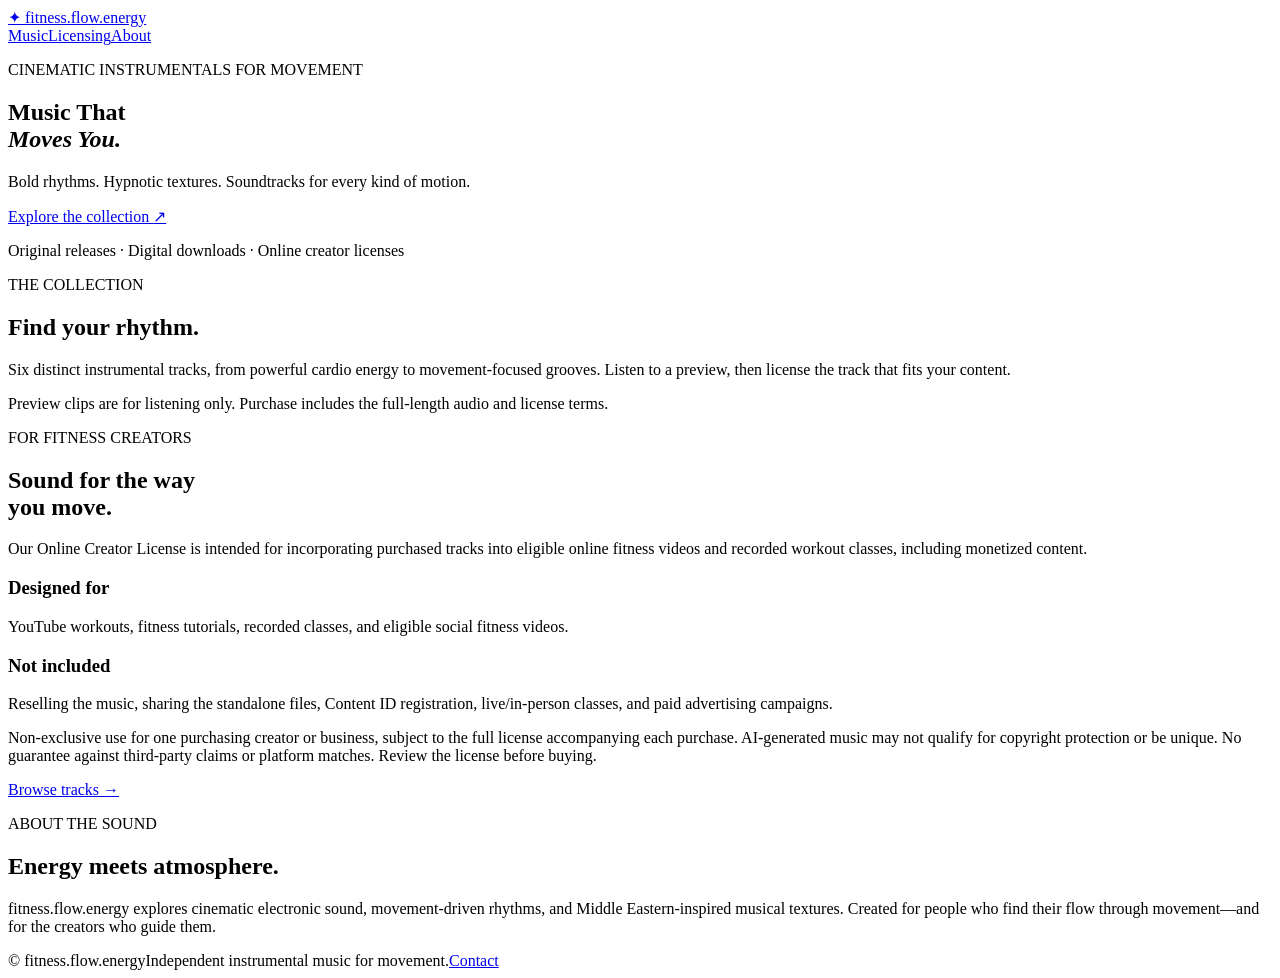
==== index.html @ b2a724a7 "Rename fitness-flow-energy-site/index.html to index.html" ====
<!doctype html>
<html lang="en"><head><meta charset="utf-8"><meta name="viewport" content="width=device-width,initial-scale=1"><meta name="theme-color" content="#0c201c"><meta name="description" content="Cinematic instrumental music for movement. Discover fitness.flow.energy and license tracks for online fitness videos."><title>fitness.flow.energy — Music That Moves You</title><link rel="icon" href="assets/logo.png"><link rel="stylesheet" href="style.css"></head>
<body><header class="site-header"><a class="brand" href="#home"><span class="brand-mark">✦</span> fitness.flow.energy</a><nav aria-label="Main navigation"><a href="#music">Music</a><a href="#licensing">Licensing</a><a href="#about">About</a></nav></header>
<main id="home"><section class="hero"><div class="hero-shine"></div><div class="hero-inner"><p class="eyebrow">CINEMATIC INSTRUMENTALS FOR MOVEMENT</p><h1>Music That<br><em>Moves You.</em></h1><p class="intro">Bold rhythms. Hypnotic textures. Soundtracks for every kind of motion.</p><a class="btn btn-gold" href="#music">Explore the collection <span aria-hidden="true">↗</span></a><p class="hero-note">Original releases · Digital downloads · Online creator licenses</p></div></section>
<section id="music" class="section"><div class="section-heading"><div><p class="eyebrow">THE COLLECTION</p><h2>Find your rhythm.</h2></div><p>Six distinct instrumental tracks, from powerful cardio energy to movement-focused grooves. Listen to a preview, then license the track that fits your content.</p></div><div id="track-grid" class="track-grid"></div><p class="catalog-note">Preview clips are for listening only. Purchase includes the full-length audio and license terms.</p></section>
<section id="licensing" class="section licensing"><div class="license-content"><p class="eyebrow">FOR FITNESS CREATORS</p><h2>Sound for the way<br>you move.</h2><p>Our Online Creator License is intended for incorporating purchased tracks into eligible online fitness videos and recorded workout classes, including monetized content.</p><div class="license-columns"><div><h3>Designed for</h3><p>YouTube workouts, fitness tutorials, recorded classes, and eligible social fitness videos.</p></div><div><h3>Not included</h3><p>Reselling the music, sharing the standalone files, Content ID registration, live/in-person classes, and paid advertising campaigns.</p></div></div><p class="fine-print">Non-exclusive use for one purchasing creator or business, subject to the full license accompanying each purchase. AI-generated music may not qualify for copyright protection or be unique. No guarantee against third-party claims or platform matches. Review the license before buying.</p><a class="btn btn-outline" href="#music">Browse tracks →</a></div></section>
<section id="about" class="section about"><p class="eyebrow">ABOUT THE SOUND</p><h2>Energy meets atmosphere.</h2><p>fitness.flow.energy explores cinematic electronic sound, movement-driven rhythms, and Middle Eastern-inspired musical textures. Created for people who find their flow through movement—and for the creators who guide them.</p></section></main>
<footer><span>© <span id="year"></span> fitness.flow.energy</span><span>Independent instrumental music for movement.</span><a href="mailto:fitness.flow.energy@gmail.com" id="contact-link">Contact</a></footer>
<script src="script.js"></script></body></html>
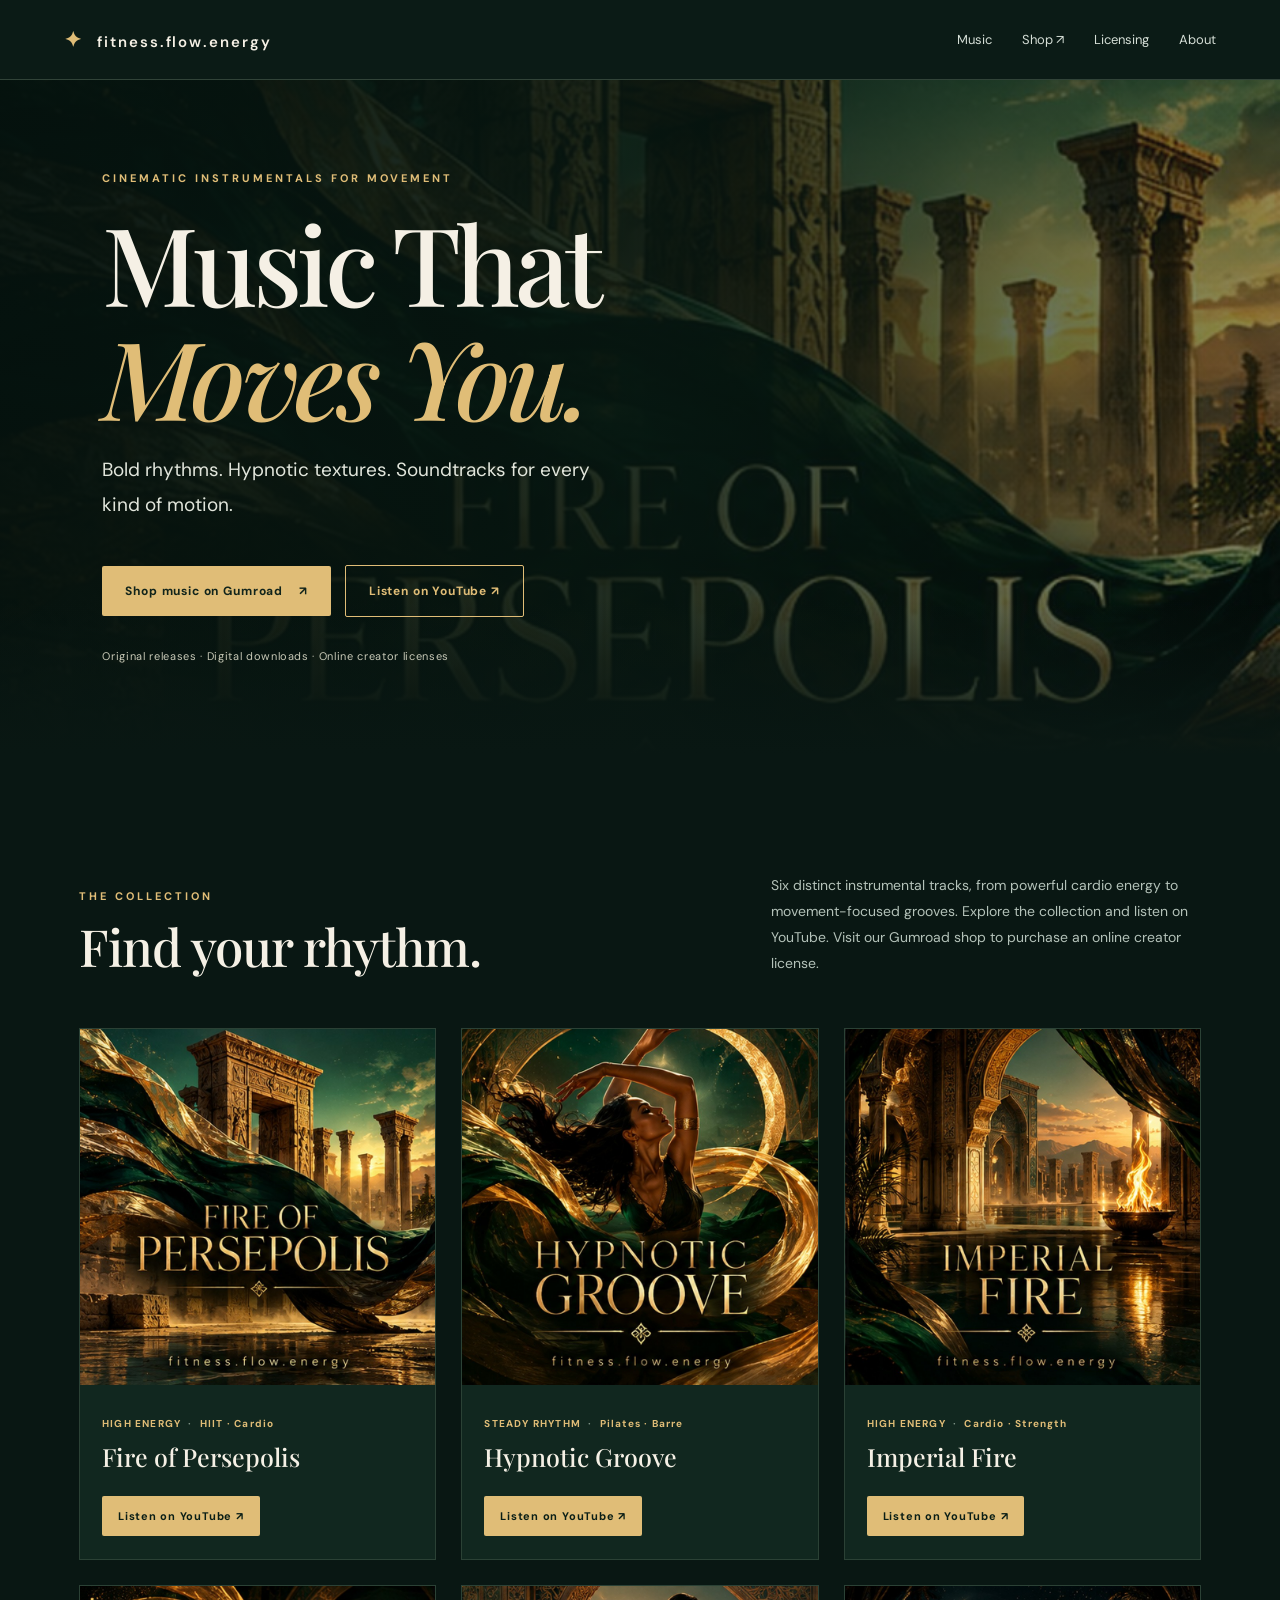
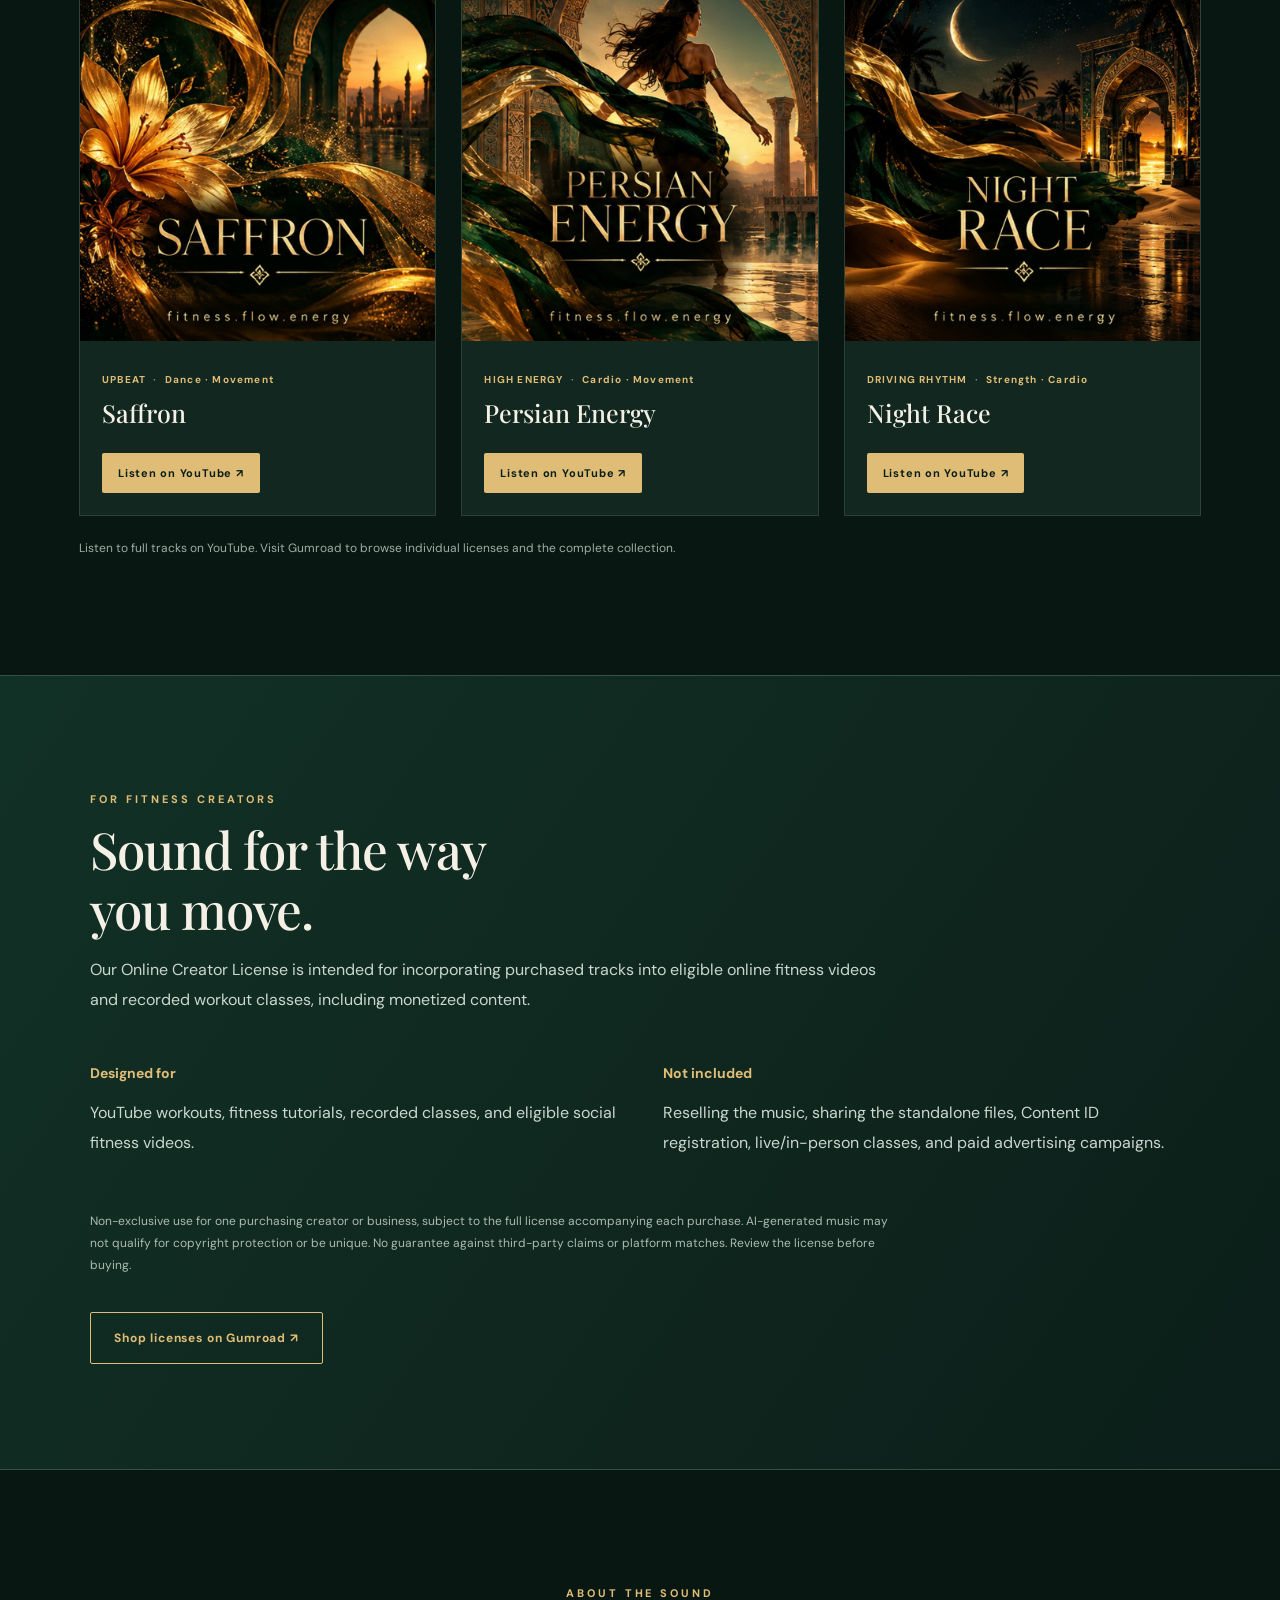
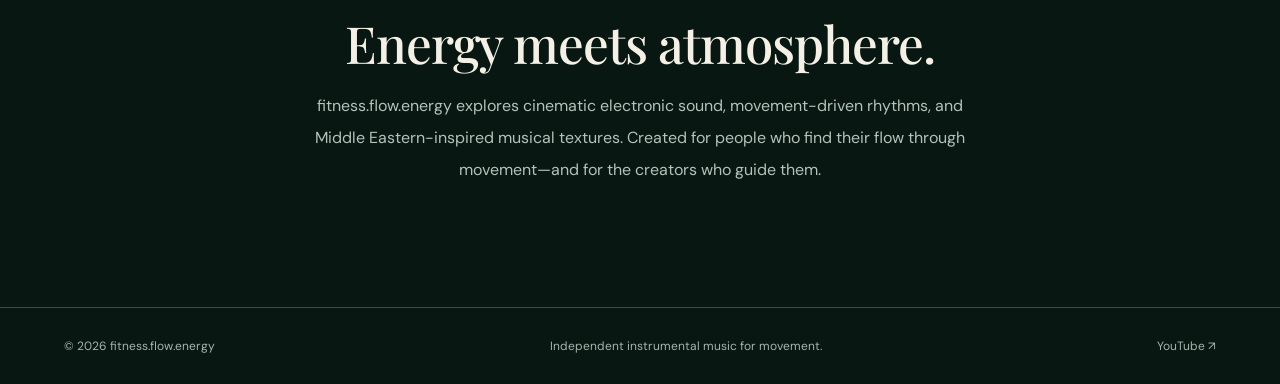
==== commit ad117503: "updated all files" ====
--- a/index.html
+++ b/index.html
@@ -1,9 +1,9 @@
 <!doctype html>
 <html lang="en"><head><meta charset="utf-8"><meta name="viewport" content="width=device-width,initial-scale=1"><meta name="theme-color" content="#0c201c"><meta name="description" content="Cinematic instrumental music for movement. Discover fitness.flow.energy and license tracks for online fitness videos."><title>fitness.flow.energy — Music That Moves You</title><link rel="icon" href="assets/logo.png"><link rel="stylesheet" href="style.css"></head>
-<body><header class="site-header"><a class="brand" href="#home"><span class="brand-mark">✦</span> fitness.flow.energy</a><nav aria-label="Main navigation"><a href="#music">Music</a><a href="#licensing">Licensing</a><a href="#about">About</a></nav></header>
-<main id="home"><section class="hero"><div class="hero-shine"></div><div class="hero-inner"><p class="eyebrow">CINEMATIC INSTRUMENTALS FOR MOVEMENT</p><h1>Music That<br><em>Moves You.</em></h1><p class="intro">Bold rhythms. Hypnotic textures. Soundtracks for every kind of motion.</p><a class="btn btn-gold" href="#music">Explore the collection <span aria-hidden="true">↗</span></a><p class="hero-note">Original releases · Digital downloads · Online creator licenses</p></div></section>
-<section id="music" class="section"><div class="section-heading"><div><p class="eyebrow">THE COLLECTION</p><h2>Find your rhythm.</h2></div><p>Six distinct instrumental tracks, from powerful cardio energy to movement-focused grooves. Listen to a preview, then license the track that fits your content.</p></div><div id="track-grid" class="track-grid"></div><p class="catalog-note">Preview clips are for listening only. Purchase includes the full-length audio and license terms.</p></section>
-<section id="licensing" class="section licensing"><div class="license-content"><p class="eyebrow">FOR FITNESS CREATORS</p><h2>Sound for the way<br>you move.</h2><p>Our Online Creator License is intended for incorporating purchased tracks into eligible online fitness videos and recorded workout classes, including monetized content.</p><div class="license-columns"><div><h3>Designed for</h3><p>YouTube workouts, fitness tutorials, recorded classes, and eligible social fitness videos.</p></div><div><h3>Not included</h3><p>Reselling the music, sharing the standalone files, Content ID registration, live/in-person classes, and paid advertising campaigns.</p></div></div><p class="fine-print">Non-exclusive use for one purchasing creator or business, subject to the full license accompanying each purchase. AI-generated music may not qualify for copyright protection or be unique. No guarantee against third-party claims or platform matches. Review the license before buying.</p><a class="btn btn-outline" href="#music">Browse tracks →</a></div></section>
+<body><header class="site-header"><a class="brand" href="#home"><span class="brand-mark">✦</span> fitness.flow.energy</a><nav aria-label="Main navigation"><a href="#music">Music</a><a href="https://flowfit7.gumroad.com/" target="_blank" rel="noopener noreferrer">Shop ↗</a><a href="#licensing">Licensing</a><a href="#about">About</a></nav></header>
+<main id="home"><section class="hero"><div class="hero-shine"></div><div class="hero-inner"><p class="eyebrow">CINEMATIC INSTRUMENTALS FOR MOVEMENT</p><h1>Music That<br><em>Moves You.</em></h1><p class="intro">Bold rhythms. Hypnotic textures. Soundtracks for every kind of motion.</p><div class="hero-actions"><a class="btn btn-gold" href="https://flowfit7.gumroad.com/" target="_blank" rel="noopener noreferrer">Shop music on Gumroad <span aria-hidden="true">↗</span></a><a class="btn btn-outline" href="https://www.youtube.com/@fitness_flow_energy" target="_blank" rel="noopener noreferrer">Listen on YouTube ↗</a></div><p class="hero-note">Original releases · Digital downloads · Online creator licenses</p></div></section>
+<section id="music" class="section"><div class="section-heading"><div><p class="eyebrow">THE COLLECTION</p><h2>Find your rhythm.</h2></div><p>Six distinct instrumental tracks, from powerful cardio energy to movement-focused grooves. Explore the collection and listen on YouTube. Visit our Gumroad shop to purchase an online creator license.</p></div><div id="track-grid" class="track-grid"></div><p class="catalog-note">Listen to full tracks on YouTube. Visit Gumroad to browse individual licenses and the complete collection.</p></section>
+<section id="licensing" class="section licensing"><div class="license-content"><p class="eyebrow">FOR FITNESS CREATORS</p><h2>Sound for the way<br>you move.</h2><p>Our Online Creator License is intended for incorporating purchased tracks into eligible online fitness videos and recorded workout classes, including monetized content.</p><div class="license-columns"><div><h3>Designed for</h3><p>YouTube workouts, fitness tutorials, recorded classes, and eligible social fitness videos.</p></div><div><h3>Not included</h3><p>Reselling the music, sharing the standalone files, Content ID registration, live/in-person classes, and paid advertising campaigns.</p></div></div><p class="fine-print">Non-exclusive use for one purchasing creator or business, subject to the full license accompanying each purchase. AI-generated music may not qualify for copyright protection or be unique. No guarantee against third-party claims or platform matches. Review the license before buying.</p><a class="btn btn-outline" href="https://flowfit7.gumroad.com/" target="_blank" rel="noopener noreferrer">Shop licenses on Gumroad ↗</a></div></section>
 <section id="about" class="section about"><p class="eyebrow">ABOUT THE SOUND</p><h2>Energy meets atmosphere.</h2><p>fitness.flow.energy explores cinematic electronic sound, movement-driven rhythms, and Middle Eastern-inspired musical textures. Created for people who find their flow through movement—and for the creators who guide them.</p></section></main>
-<footer><span>© <span id="year"></span> fitness.flow.energy</span><span>Independent instrumental music for movement.</span><a href="mailto:fitness.flow.energy@gmail.com" id="contact-link">Contact</a></footer>
+<footer><span>© <span id="year"></span> fitness.flow.energy</span><span>Independent instrumental music for movement.</span><a href="https://www.youtube.com/@fitness_flow_energy" target="_blank" rel="noopener noreferrer">YouTube ↗</a></footer>
 <script src="script.js"></script></body></html>
--- a/style.css
+++ b/style.css
@@ -0,0 +1,9 @@
+@import url('https://fonts.googleapis.com/css2?family=DM+Sans:wght@400;500;600;700&family=Playfair+Display:ital,wght@0,500;0,600;1,500&display=swap');
+:root{--bg:#091713;--panel:#11271f;--gold:#e0bd77;--cream:#f5f0e5;--muted:#b4c2b9;--line:#385045}*{box-sizing:border-box}html{scroll-behavior:smooth}body{margin:0;background:var(--bg);color:var(--cream);font-family:'DM Sans',Arial,sans-serif}a{color:inherit;text-decoration:none}button,a{ -webkit-tap-highlight-color:transparent}.site-header{height:80px;display:flex;justify-content:space-between;align-items:center;padding:0 max(5vw,24px);border-bottom:1px solid #314338;position:relative;z-index:2;background:#0b1b16}.brand{font-weight:600;letter-spacing:.13em;font-size:15px}.brand-mark{color:var(--gold);font-size:21px;margin-right:7px}nav{display:flex;gap:30px;font-size:13px;color:#d5ded6}nav a:hover,footer a:hover{color:var(--gold)}.hero{position:relative;min-height:620px;display:flex;align-items:center;overflow:hidden;background:linear-gradient(90deg,rgba(5,18,14,.97) 0%,rgba(7,23,17,.89) 50%,rgba(6,24,18,.44) 100%),url('assets/covers/fire-of-persepolis.jpg') center 41%/cover}.hero:after{content:'';position:absolute;inset:0;background:linear-gradient(0deg,var(--bg),transparent 23%);pointer-events:none}.hero-inner{z-index:1;position:relative;padding:80px max(8vw,24px);max-width:850px}.eyebrow{font-size:11px;letter-spacing:.27em;color:var(--gold);font-weight:700}.hero h1{font-family:'Playfair Display',Georgia,serif;font-size:clamp(58px,8.5vw,112px);line-height:1.05;font-weight:500;letter-spacing:-.045em;margin:20px 0}.hero h1 em{color:var(--gold);font-weight:500}.intro{font-size:19px;line-height:1.8;max-width:520px;color:#e1e5db}.btn{display:inline-flex;align-items:center;justify-content:center;gap:16px;border-radius:2px;font-weight:700;font-size:12px;letter-spacing:.07em;padding:17px 23px;margin-top:24px}.btn-gold{background:var(--gold);color:#11241b}.btn:hover{filter:brightness(1.13)}.hero-note{color:#c8c9b7;font-size:11px;margin-top:32px;letter-spacing:.06em}.section{max-width:1250px;margin:0 auto;padding:105px 5vw}.section-heading{display:flex;justify-content:space-between;align-items:end;gap:60px;margin-bottom:38px}.section h2{font:500 clamp(35px,4vw,58px)/1.16 'Playfair Display',Georgia,serif;letter-spacing:-.02em;margin:14px 0}.section-heading>p{color:var(--muted);max-width:430px;font-size:14px;line-height:1.85}.track-grid{display:grid;grid-template-columns:repeat(3,minmax(0,1fr));gap:25px}.track-card{background:var(--panel);border:1px solid #2b4135;overflow:hidden}.track-card>img{width:100%;aspect-ratio:1;object-fit:cover;display:block}.track-details{padding:22px}.track-category{font-size:10px;letter-spacing:.12em;color:var(--gold);font-weight:700}.track-category span{color:#83988b;padding:0 4px}.track-card h3{font:500 25px 'Playfair Display',Georgia,serif;margin:10px 0 18px}.track-card audio{width:100%;height:40px;filter:sepia(.18);display:block}.track-action{min-height:66px;display:flex;align-items:center}.btn-small{background:var(--gold);color:#0a1e16;padding:13px 16px;margin-top:15px;font-size:11px}.coming-soon{margin-top:15px;color:#a9b9ae;font-size:12px;letter-spacing:.08em;text-transform:uppercase}.catalog-note{color:#9faea3;font-size:12px;line-height:1.7;margin-top:22px}.licensing{max-width:none;background:linear-gradient(125deg,#123126,#0c1e19);border-block:1px solid #345244}.license-content{max-width:1100px;margin:auto}.licensing p:not(.eyebrow){max-width:800px;line-height:1.85;color:#cbd7ce}.license-columns{display:grid;grid-template-columns:1fr 1fr;gap:45px;margin:36px 0}.license-columns h3{font-size:14px;color:var(--gold)}.licensing .fine-print{font-size:12px;color:#adbbb0!important}.btn-outline{border:1px solid var(--gold);color:var(--gold)}.about{text-align:center;max-width:780px}.about p:last-child{line-height:2;color:var(--muted)}footer{display:flex;justify-content:space-between;gap:20px;padding:30px 5vw;border-top:1px solid var(--line);color:#a4b5aa;font-size:12px}@media(max-width:850px){.track-grid{grid-template-columns:repeat(2,minmax(0,1fr))}.section-heading{display:block}.hero{min-height:550px}}@media(max-width:580px){.site-header{height:auto;min-height:72px;flex-wrap:wrap;gap:10px;padding:18px 20px}.brand{font-size:12px}nav{gap:20px;font-size:12px}.hero-inner{padding:65px 24px}.hero h1{font-size:56px}.intro{font-size:16px}.section{padding:70px 22px}.track-grid{grid-template-columns:1fr}.license-columns{grid-template-columns:1fr;gap:10px}footer{flex-direction:column}.section h2{font-size:38px}}
+
+/* Simplified storefront adjustments */
+.hero-actions{display:flex;gap:14px;flex-wrap:wrap;align-items:center}
+.hero-actions .btn{margin-top:24px}
+.track-action{min-height:56px}
+.track-card h3{margin-bottom:8px}
+@media(max-width:580px){.hero-actions{align-items:stretch}.hero-actions .btn{width:100%;margin-top:12px}}
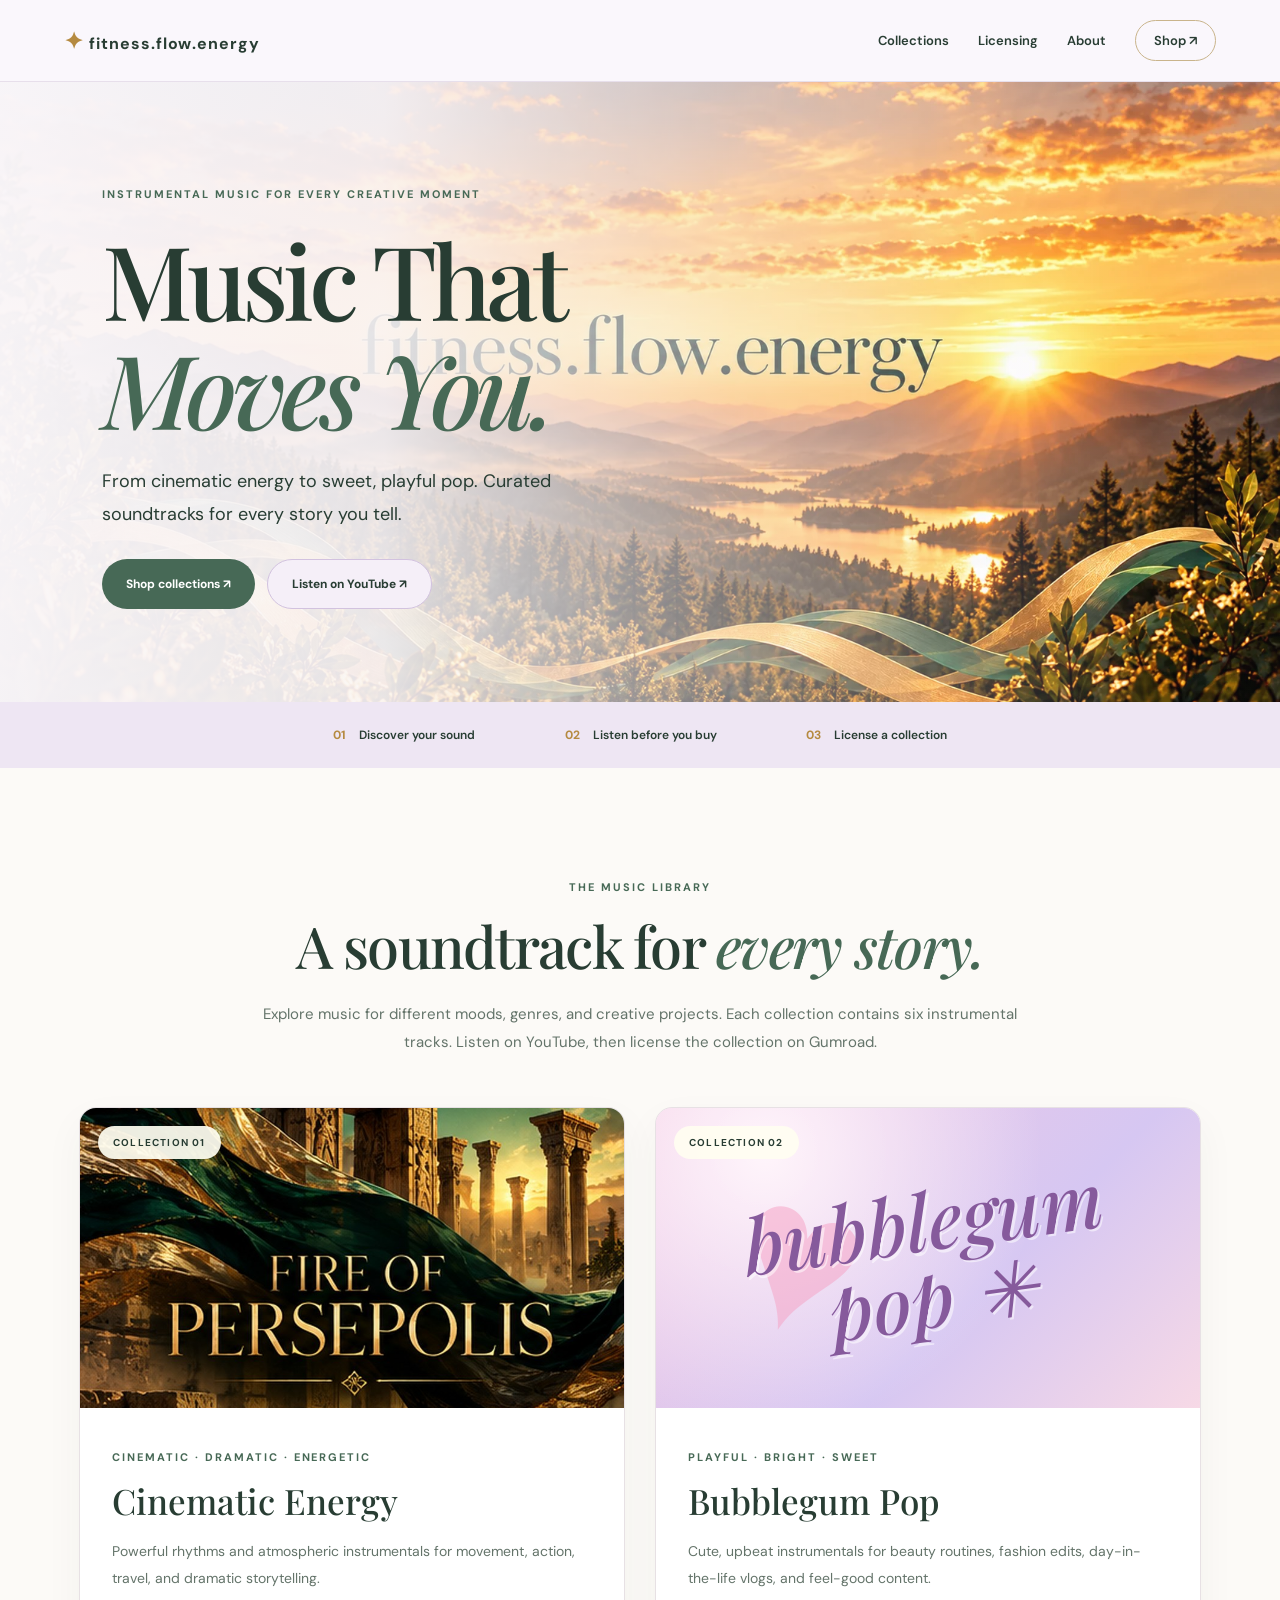
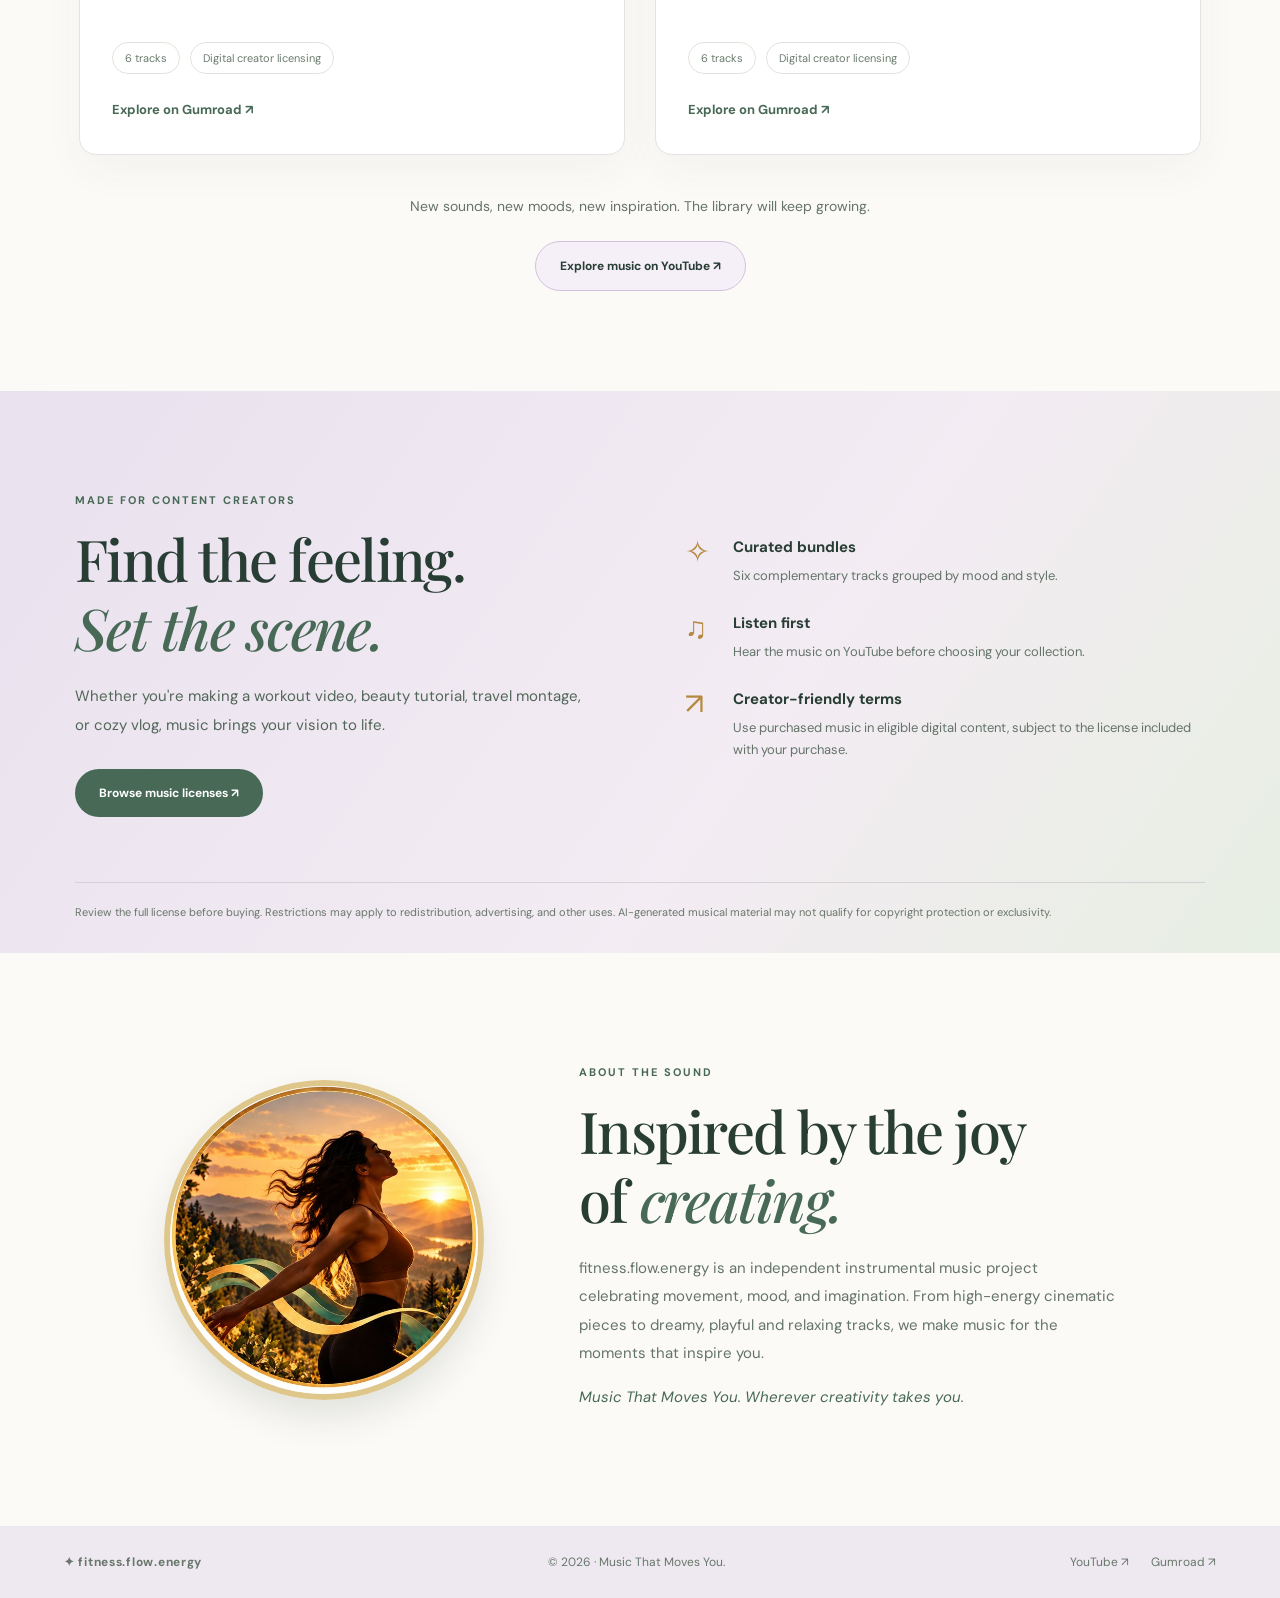
==== commit 9dd346ce: "changed style and theme colors" ====
--- a/index.html
+++ b/index.html
@@ -1,9 +1,17 @@
 <!doctype html>
-<html lang="en"><head><meta charset="utf-8"><meta name="viewport" content="width=device-width,initial-scale=1"><meta name="theme-color" content="#0c201c"><meta name="description" content="Cinematic instrumental music for movement. Discover fitness.flow.energy and license tracks for online fitness videos."><title>fitness.flow.energy — Music That Moves You</title><link rel="icon" href="assets/logo.png"><link rel="stylesheet" href="style.css"></head>
-<body><header class="site-header"><a class="brand" href="#home"><span class="brand-mark">✦</span> fitness.flow.energy</a><nav aria-label="Main navigation"><a href="#music">Music</a><a href="https://flowfit7.gumroad.com/" target="_blank" rel="noopener noreferrer">Shop ↗</a><a href="#licensing">Licensing</a><a href="#about">About</a></nav></header>
-<main id="home"><section class="hero"><div class="hero-shine"></div><div class="hero-inner"><p class="eyebrow">CINEMATIC INSTRUMENTALS FOR MOVEMENT</p><h1>Music That<br><em>Moves You.</em></h1><p class="intro">Bold rhythms. Hypnotic textures. Soundtracks for every kind of motion.</p><div class="hero-actions"><a class="btn btn-gold" href="https://flowfit7.gumroad.com/" target="_blank" rel="noopener noreferrer">Shop music on Gumroad <span aria-hidden="true">↗</span></a><a class="btn btn-outline" href="https://www.youtube.com/@fitness_flow_energy" target="_blank" rel="noopener noreferrer">Listen on YouTube ↗</a></div><p class="hero-note">Original releases · Digital downloads · Online creator licenses</p></div></section>
-<section id="music" class="section"><div class="section-heading"><div><p class="eyebrow">THE COLLECTION</p><h2>Find your rhythm.</h2></div><p>Six distinct instrumental tracks, from powerful cardio energy to movement-focused grooves. Explore the collection and listen on YouTube. Visit our Gumroad shop to purchase an online creator license.</p></div><div id="track-grid" class="track-grid"></div><p class="catalog-note">Listen to full tracks on YouTube. Visit Gumroad to browse individual licenses and the complete collection.</p></section>
-<section id="licensing" class="section licensing"><div class="license-content"><p class="eyebrow">FOR FITNESS CREATORS</p><h2>Sound for the way<br>you move.</h2><p>Our Online Creator License is intended for incorporating purchased tracks into eligible online fitness videos and recorded workout classes, including monetized content.</p><div class="license-columns"><div><h3>Designed for</h3><p>YouTube workouts, fitness tutorials, recorded classes, and eligible social fitness videos.</p></div><div><h3>Not included</h3><p>Reselling the music, sharing the standalone files, Content ID registration, live/in-person classes, and paid advertising campaigns.</p></div></div><p class="fine-print">Non-exclusive use for one purchasing creator or business, subject to the full license accompanying each purchase. AI-generated music may not qualify for copyright protection or be unique. No guarantee against third-party claims or platform matches. Review the license before buying.</p><a class="btn btn-outline" href="https://flowfit7.gumroad.com/" target="_blank" rel="noopener noreferrer">Shop licenses on Gumroad ↗</a></div></section>
-<section id="about" class="section about"><p class="eyebrow">ABOUT THE SOUND</p><h2>Energy meets atmosphere.</h2><p>fitness.flow.energy explores cinematic electronic sound, movement-driven rhythms, and Middle Eastern-inspired musical textures. Created for people who find their flow through movement—and for the creators who guide them.</p></section></main>
-<footer><span>© <span id="year"></span> fitness.flow.energy</span><span>Independent instrumental music for movement.</span><a href="https://www.youtube.com/@fitness_flow_energy" target="_blank" rel="noopener noreferrer">YouTube ↗</a></footer>
-<script src="script.js"></script></body></html>
+<html lang="en"><head><meta charset="utf-8"><meta name="viewport" content="width=device-width,initial-scale=1">
+<meta name="theme-color" content="#f5f0f8"><meta name="description" content="Instrumental music collections for creators. Discover cinematic, playful and atmospheric soundtracks from fitness.flow.energy. Listen on YouTube and license on Gumroad.">
+<title>fitness.flow.energy — Music That Moves You</title><link rel="icon" href="assets/profile.webp"><link rel="stylesheet" href="style.css"></head>
+<body>
+<header class="header"><a class="brand" href="#home"><span>✦</span> fitness.flow.energy</a><nav><a href="#collections">Collections</a><a href="#licensing">Licensing</a><a href="#about">About</a><a class="shop-link" href="https://flowfit7.gumroad.com/" target="_blank" rel="noopener noreferrer">Shop ↗</a></nav></header>
+<main id="home">
+<section class="hero"><div class="hero-copy"><p class="eyebrow">INSTRUMENTAL MUSIC FOR EVERY CREATIVE MOMENT</p><h1>Music That<br><em>Moves You.</em></h1><p>From cinematic energy to sweet, playful pop. Curated soundtracks for every story you tell.</p><div class="actions"><a class="button primary" href="https://flowfit7.gumroad.com/" target="_blank" rel="noopener noreferrer">Shop collections ↗</a><a class="button pale" href="https://www.youtube.com/@fitness_flow_energy" target="_blank" rel="noopener noreferrer">Listen on YouTube ↗</a></div></div></section>
+<div class="steps"><span><b>01</b> Discover your sound</span><span><b>02</b> Listen before you buy</span><span><b>03</b> License a collection</span></div>
+<section class="section" id="collections"><div class="heading"><p class="eyebrow">THE MUSIC LIBRARY</p><h2>A soundtrack for <em>every story.</em></h2><p>Explore music for different moods, genres, and creative projects. Each collection contains six instrumental tracks. Listen on YouTube, then license the collection on Gumroad.</p></div>
+<div class="cards">
+<article class="card"><div class="art"><img src="assets/covers/fire-of-persepolis.jpg" alt="Cinematic instrumental artwork"><span class="number">COLLECTION 01</span></div><div class="card-body"><p class="eyebrow">CINEMATIC · DRAMATIC · ENERGETIC</p><h3>Cinematic Energy</h3><p>Powerful rhythms and atmospheric instrumentals for movement, action, travel, and dramatic storytelling.</p><div class="tags"><span>6 tracks</span><span>Digital creator licensing</span></div><a class="card-link" href="https://flowfit7.gumroad.com/" target="_blank" rel="noopener noreferrer">Explore on Gumroad ↗</a></div></article>
+<article class="card"><div class="art pop-art"><div class="heart">♥</div><div class="pop-title">bubblegum<br>pop ✳</div><span class="number">COLLECTION 02</span></div><div class="card-body"><p class="eyebrow">PLAYFUL · BRIGHT · SWEET</p><h3>Bubblegum Pop</h3><p>Cute, upbeat instrumentals for beauty routines, fashion edits, day-in-the-life vlogs, and feel-good content.</p><div class="tags"><span>6 tracks</span><span>Digital creator licensing</span></div><a class="card-link" href="https://flowfit7.gumroad.com/" target="_blank" rel="noopener noreferrer">Explore on Gumroad ↗</a></div></article>
+</div><div class="after-cards"><p>New sounds, new moods, new inspiration. The library will keep growing.</p><a class="button pale" href="https://www.youtube.com/@fitness_flow_energy" target="_blank" rel="noopener noreferrer">Explore music on YouTube ↗</a></div></section>
+<section class="licensing" id="licensing"><div class="license-layout"><div><p class="eyebrow">MADE FOR CONTENT CREATORS</p><h2>Find the feeling.<br><em>Set the scene.</em></h2><p>Whether you're making a workout video, beauty tutorial, travel montage, or cozy vlog, music brings your vision to life.</p><a class="button primary" href="https://flowfit7.gumroad.com/" target="_blank" rel="noopener noreferrer">Browse music licenses ↗</a></div><div class="benefits"><div><span>✧</span><h3>Curated bundles</h3><p>Six complementary tracks grouped by mood and style.</p></div><div><span>♫</span><h3>Listen first</h3><p>Hear the music on YouTube before choosing your collection.</p></div><div><span>↗</span><h3>Creator-friendly terms</h3><p>Use purchased music in eligible digital content, subject to the license included with your purchase.</p></div></div></div><p class="legal">Review the full license before buying. Restrictions may apply to redistribution, advertising, and other uses. AI-generated musical material may not qualify for copyright protection or exclusivity.</p></section>
+<section class="section about" id="about"><img src="assets/profile.webp" alt="Golden-hour portrait with mountain landscape"><div><p class="eyebrow">ABOUT THE SOUND</p><h2>Inspired by the joy<br>of <em>creating.</em></h2><p>fitness.flow.energy is an independent instrumental music project celebrating movement, mood, and imagination. From high-energy cinematic pieces to dreamy, playful and relaxing tracks, we make music for the moments that inspire you.</p><p class="tagline">Music That Moves You. Wherever creativity takes you.</p></div></section>
+</main><footer><a href="#home" class="brand">✦ fitness.flow.energy</a><span>© <span id="year"></span> · Music That Moves You.</span><div><a href="https://www.youtube.com/@fitness_flow_energy" target="_blank" rel="noopener noreferrer">YouTube ↗</a><a href="https://flowfit7.gumroad.com/" target="_blank" rel="noopener noreferrer">Gumroad ↗</a></div></footer><script src="script.js"></script></body></html>
--- a/style.css
+++ b/style.css
@@ -1,9 +1,6 @@
-@import url('https://fonts.googleapis.com/css2?family=DM+Sans:wght@400;500;600;700&family=Playfair+Display:ital,wght@0,500;0,600;1,500&display=swap');
-:root{--bg:#091713;--panel:#11271f;--gold:#e0bd77;--cream:#f5f0e5;--muted:#b4c2b9;--line:#385045}*{box-sizing:border-box}html{scroll-behavior:smooth}body{margin:0;background:var(--bg);color:var(--cream);font-family:'DM Sans',Arial,sans-serif}a{color:inherit;text-decoration:none}button,a{ -webkit-tap-highlight-color:transparent}.site-header{height:80px;display:flex;justify-content:space-between;align-items:center;padding:0 max(5vw,24px);border-bottom:1px solid #314338;position:relative;z-index:2;background:#0b1b16}.brand{font-weight:600;letter-spacing:.13em;font-size:15px}.brand-mark{color:var(--gold);font-size:21px;margin-right:7px}nav{display:flex;gap:30px;font-size:13px;color:#d5ded6}nav a:hover,footer a:hover{color:var(--gold)}.hero{position:relative;min-height:620px;display:flex;align-items:center;overflow:hidden;background:linear-gradient(90deg,rgba(5,18,14,.97) 0%,rgba(7,23,17,.89) 50%,rgba(6,24,18,.44) 100%),url('assets/covers/fire-of-persepolis.jpg') center 41%/cover}.hero:after{content:'';position:absolute;inset:0;background:linear-gradient(0deg,var(--bg),transparent 23%);pointer-events:none}.hero-inner{z-index:1;position:relative;padding:80px max(8vw,24px);max-width:850px}.eyebrow{font-size:11px;letter-spacing:.27em;color:var(--gold);font-weight:700}.hero h1{font-family:'Playfair Display',Georgia,serif;font-size:clamp(58px,8.5vw,112px);line-height:1.05;font-weight:500;letter-spacing:-.045em;margin:20px 0}.hero h1 em{color:var(--gold);font-weight:500}.intro{font-size:19px;line-height:1.8;max-width:520px;color:#e1e5db}.btn{display:inline-flex;align-items:center;justify-content:center;gap:16px;border-radius:2px;font-weight:700;font-size:12px;letter-spacing:.07em;padding:17px 23px;margin-top:24px}.btn-gold{background:var(--gold);color:#11241b}.btn:hover{filter:brightness(1.13)}.hero-note{color:#c8c9b7;font-size:11px;margin-top:32px;letter-spacing:.06em}.section{max-width:1250px;margin:0 auto;padding:105px 5vw}.section-heading{display:flex;justify-content:space-between;align-items:end;gap:60px;margin-bottom:38px}.section h2{font:500 clamp(35px,4vw,58px)/1.16 'Playfair Display',Georgia,serif;letter-spacing:-.02em;margin:14px 0}.section-heading>p{color:var(--muted);max-width:430px;font-size:14px;line-height:1.85}.track-grid{display:grid;grid-template-columns:repeat(3,minmax(0,1fr));gap:25px}.track-card{background:var(--panel);border:1px solid #2b4135;overflow:hidden}.track-card>img{width:100%;aspect-ratio:1;object-fit:cover;display:block}.track-details{padding:22px}.track-category{font-size:10px;letter-spacing:.12em;color:var(--gold);font-weight:700}.track-category span{color:#83988b;padding:0 4px}.track-card h3{font:500 25px 'Playfair Display',Georgia,serif;margin:10px 0 18px}.track-card audio{width:100%;height:40px;filter:sepia(.18);display:block}.track-action{min-height:66px;display:flex;align-items:center}.btn-small{background:var(--gold);color:#0a1e16;padding:13px 16px;margin-top:15px;font-size:11px}.coming-soon{margin-top:15px;color:#a9b9ae;font-size:12px;letter-spacing:.08em;text-transform:uppercase}.catalog-note{color:#9faea3;font-size:12px;line-height:1.7;margin-top:22px}.licensing{max-width:none;background:linear-gradient(125deg,#123126,#0c1e19);border-block:1px solid #345244}.license-content{max-width:1100px;margin:auto}.licensing p:not(.eyebrow){max-width:800px;line-height:1.85;color:#cbd7ce}.license-columns{display:grid;grid-template-columns:1fr 1fr;gap:45px;margin:36px 0}.license-columns h3{font-size:14px;color:var(--gold)}.licensing .fine-print{font-size:12px;color:#adbbb0!important}.btn-outline{border:1px solid var(--gold);color:var(--gold)}.about{text-align:center;max-width:780px}.about p:last-child{line-height:2;color:var(--muted)}footer{display:flex;justify-content:space-between;gap:20px;padding:30px 5vw;border-top:1px solid var(--line);color:#a4b5aa;font-size:12px}@media(max-width:850px){.track-grid{grid-template-columns:repeat(2,minmax(0,1fr))}.section-heading{display:block}.hero{min-height:550px}}@media(max-width:580px){.site-header{height:auto;min-height:72px;flex-wrap:wrap;gap:10px;padding:18px 20px}.brand{font-size:12px}nav{gap:20px;font-size:12px}.hero-inner{padding:65px 24px}.hero h1{font-size:56px}.intro{font-size:16px}.section{padding:70px 22px}.track-grid{grid-template-columns:1fr}.license-columns{grid-template-columns:1fr;gap:10px}footer{flex-direction:column}.section h2{font-size:38px}}
-
-/* Simplified storefront adjustments */
-.hero-actions{display:flex;gap:14px;flex-wrap:wrap;align-items:center}
-.hero-actions .btn{margin-top:24px}
-.track-action{min-height:56px}
-.track-card h3{margin-bottom:8px}
-@media(max-width:580px){.hero-actions{align-items:stretch}.hero-actions .btn{width:100%;margin-top:12px}}
+@import url('https://fonts.googleapis.com/css2?family=DM+Sans:wght@400;500;600;700&family=Playfair+Display:ital,wght@0,400;0,500;1,500&display=swap');
+:root{--lavender:#eee6f3;--sage:#9fb7a2;--green:#476956;--gold:#b58a40;--ink:#283d33;--muted:#64746a;--cream:#fcfaf7}
+*{box-sizing:border-box}html{scroll-behavior:smooth}body{margin:0;background:var(--cream);color:var(--ink);font-family:'DM Sans',sans-serif}a{text-decoration:none;color:inherit}a:focus-visible{outline:3px solid var(--gold);outline-offset:4px}.header{height:82px;padding:0 5vw;display:flex;align-items:center;justify-content:space-between;background:#faf7fc;border-bottom:1px solid #e7dfeb;gap:20px}.brand{font-weight:700;letter-spacing:.06em;white-space:nowrap}.brand span{color:var(--gold);font-size:23px}.header nav{display:flex;align-items:center;gap:29px;font-size:13px;font-weight:600}.shop-link{border:1px solid #c9b48b;border-radius:30px;padding:11px 18px}.hero{min-height:620px;display:flex;align-items:center;background:linear-gradient(90deg,rgba(250,247,250,.98) 0%,rgba(250,247,250,.91) 30%,rgba(250,247,250,.48) 57%,rgba(250,247,250,.03) 90%),url('assets/banner.webp') center/cover}.hero-copy{padding:70px 0;margin-left:8vw;max-width:610px}.eyebrow{font-size:11px;letter-spacing:.18em;font-weight:700;color:var(--green);line-height:1.6}.hero h1,h2,h3{font-family:'Playfair Display',Georgia,serif;font-weight:500}.hero h1{font-size:clamp(60px,8vw,110px);line-height:1.06;letter-spacing:-.05em;margin:22px 0}.hero h1 em,h2 em{color:var(--green);font-weight:500}.hero-copy>p:not(.eyebrow){font-size:18px;line-height:1.85;max-width:490px}.actions{display:flex;flex-wrap:wrap;gap:12px;margin-top:28px}.button{display:inline-flex;justify-content:center;align-items:center;padding:16px 24px;border-radius:30px;font-size:12px;font-weight:700;transition:transform .2s}.button:hover{transform:translateY(-2px)}.primary{background:var(--green);color:white}.pale{background:#f5eff8;border:1px solid #d2c2df}.steps{background:var(--lavender);display:flex;justify-content:center;gap:7vw;padding:25px;font-size:12px;font-weight:600}.steps b{color:var(--gold);margin-right:10px}.section{max-width:1250px;margin:auto;padding:100px 5vw}.heading{text-align:center;max-width:760px;margin:0 auto 50px}.heading h2,.licensing h2,.about h2{font-size:clamp(39px,4.5vw,62px);line-height:1.2;letter-spacing:-.03em;margin:14px 0 20px}.heading>p:last-child{color:var(--muted);font-size:15px;line-height:1.9}.cards{display:grid;grid-template-columns:repeat(2,minmax(0,1fr));gap:30px}.card{background:white;border:1px solid #e7e1e4;border-radius:17px;overflow:hidden;box-shadow:0 15px 40px #37472c0b}.art{height:300px;position:relative;overflow:hidden}.art img{width:100%;height:100%;object-fit:cover}.number{position:absolute;top:18px;left:18px;background:#fffef2ed;padding:10px 15px;border-radius:25px;font-size:10px;font-weight:700;letter-spacing:.12em}.pop-art{display:flex;align-items:center;justify-content:center;background:radial-gradient(circle at 20% 15%,#fff5fb,transparent 55%),linear-gradient(135deg,#f2c9e3,#d6c7f2 60%,#f7d9e6)}.pop-title{font:italic 500 clamp(54px,6vw,85px)/1 'Playfair Display',serif;color:#865a9c;text-align:center;transform:rotate(-8deg);text-shadow:2px 3px #ffffff88;z-index:1}.heart{position:absolute;font-size:210px;color:#f6a5c7;opacity:.55;left:15%;top:5%;transform:rotate(18deg)}.card-body{padding:30px 32px 35px}.card-body h3{font-size:35px;margin:10px 0}.card-body>p:not(.eyebrow){font-size:14px;color:var(--muted);line-height:1.9;min-height:80px}.tags{display:flex;flex-wrap:wrap;gap:10px;margin:24px 0}.tags span{font-size:11px;color:#6b7b6d;border:1px solid #e3e3dd;border-radius:25px;padding:8px 12px}.card-link{font-size:13px;color:var(--green);font-weight:700}.after-cards{text-align:center;margin-top:42px}.after-cards p{font-size:14px;color:var(--muted)}.after-cards .button{margin-top:12px}.licensing{padding:90px 5vw 30px;background:linear-gradient(125deg,#e9e1ee,#f3ecf3 60%,#e7eee2)}.license-layout{max-width:1130px;margin:auto;display:grid;grid-template-columns:1fr 1fr;gap:90px;align-items:center}.license-layout>div>p:not(.eyebrow){color:#526758;line-height:1.9;font-size:15px}.license-layout .button{margin-top:15px}.benefits{display:grid;gap:26px}.benefits>div{position:relative;padding-left:48px}.benefits span{position:absolute;left:0;top:-5px;font-size:30px;color:var(--gold)}.benefits h3{font:700 15px 'DM Sans',sans-serif;margin:0 0 8px}.benefits p{color:var(--muted);font-size:13px;line-height:1.7;margin:0}.legal{max-width:1130px;margin:65px auto 0;border-top:1px solid #d7d1d7;padding-top:20px;font-size:11px;line-height:1.8;color:#69766a}.about{display:grid;grid-template-columns:320px 1fr;gap:95px;align-items:center;max-width:1080px}.about img{width:320px;height:320px;object-fit:cover;border-radius:50%;border:6px solid #dfc78c;box-shadow:0 18px 35px #263a271e}.about p:not(.eyebrow){color:var(--muted);line-height:1.9;font-size:15px}.about .tagline{color:var(--green)!important;font-style:italic}footer{background:#eee8f1;padding:28px 5vw;display:flex;justify-content:space-between;gap:18px;align-items:center;font-size:12px;color:#68776a}footer>div{display:flex;gap:22px}
+@media(max-width:800px){.license-layout{gap:40px}.about{grid-template-columns:240px 1fr;gap:40px}.about img{width:240px;height:240px}}
+@media(max-width:650px){.header{height:auto;min-height:75px;padding:16px 20px;flex-wrap:wrap}.header nav{width:100%;justify-content:space-between;gap:8px;font-size:11px}.shop-link{padding:8px 12px}.brand{font-size:14px}.hero{min-height:570px;align-items:flex-start;background:linear-gradient(180deg,#faf7fa 0%,#faf7fae8 44%,#faf7fa3d 100%),url('assets/banner.webp') 64% center/cover}.hero-copy{margin:0 24px;padding:48px 0}.hero h1{font-size:clamp(54px,12vw,76px)}.hero-copy>p:not(.eyebrow){font-size:15px}.steps{flex-wrap:wrap;justify-content:flex-start;gap:12px 25px;padding:20px 24px}.section{padding:75px 22px}.cards{grid-template-columns:1fr;gap:25px}.art{height:255px}.card-body{padding:26px}.card-body>p:not(.eyebrow){min-height:0}.licensing{padding:75px 22px 30px}.license-layout{grid-template-columns:1fr;gap:45px}.about{grid-template-columns:1fr;text-align:center;gap:30px}.about img{margin:auto}footer{padding:25px 22px;flex-wrap:wrap}footer>div{width:100%}}
+@media(prefers-reduced-motion:reduce){html{scroll-behavior:auto}.button{transition:none}}
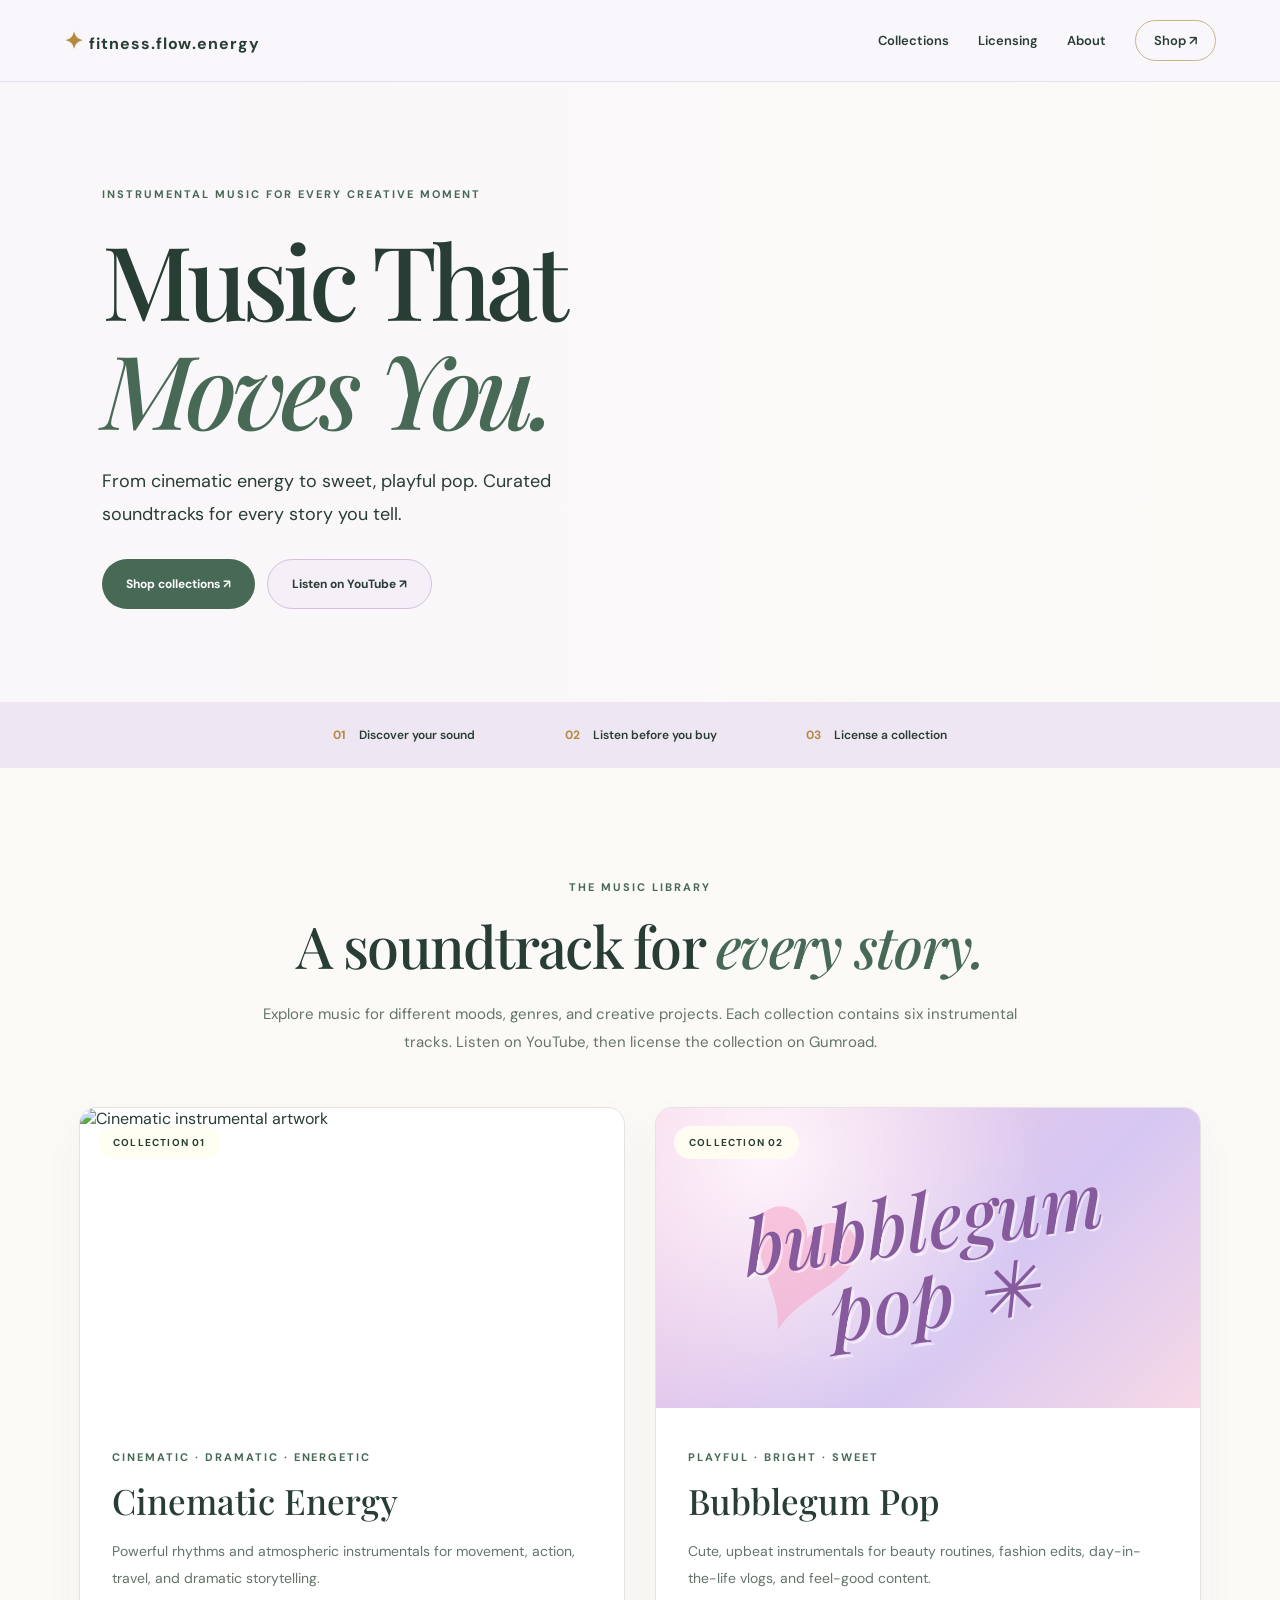
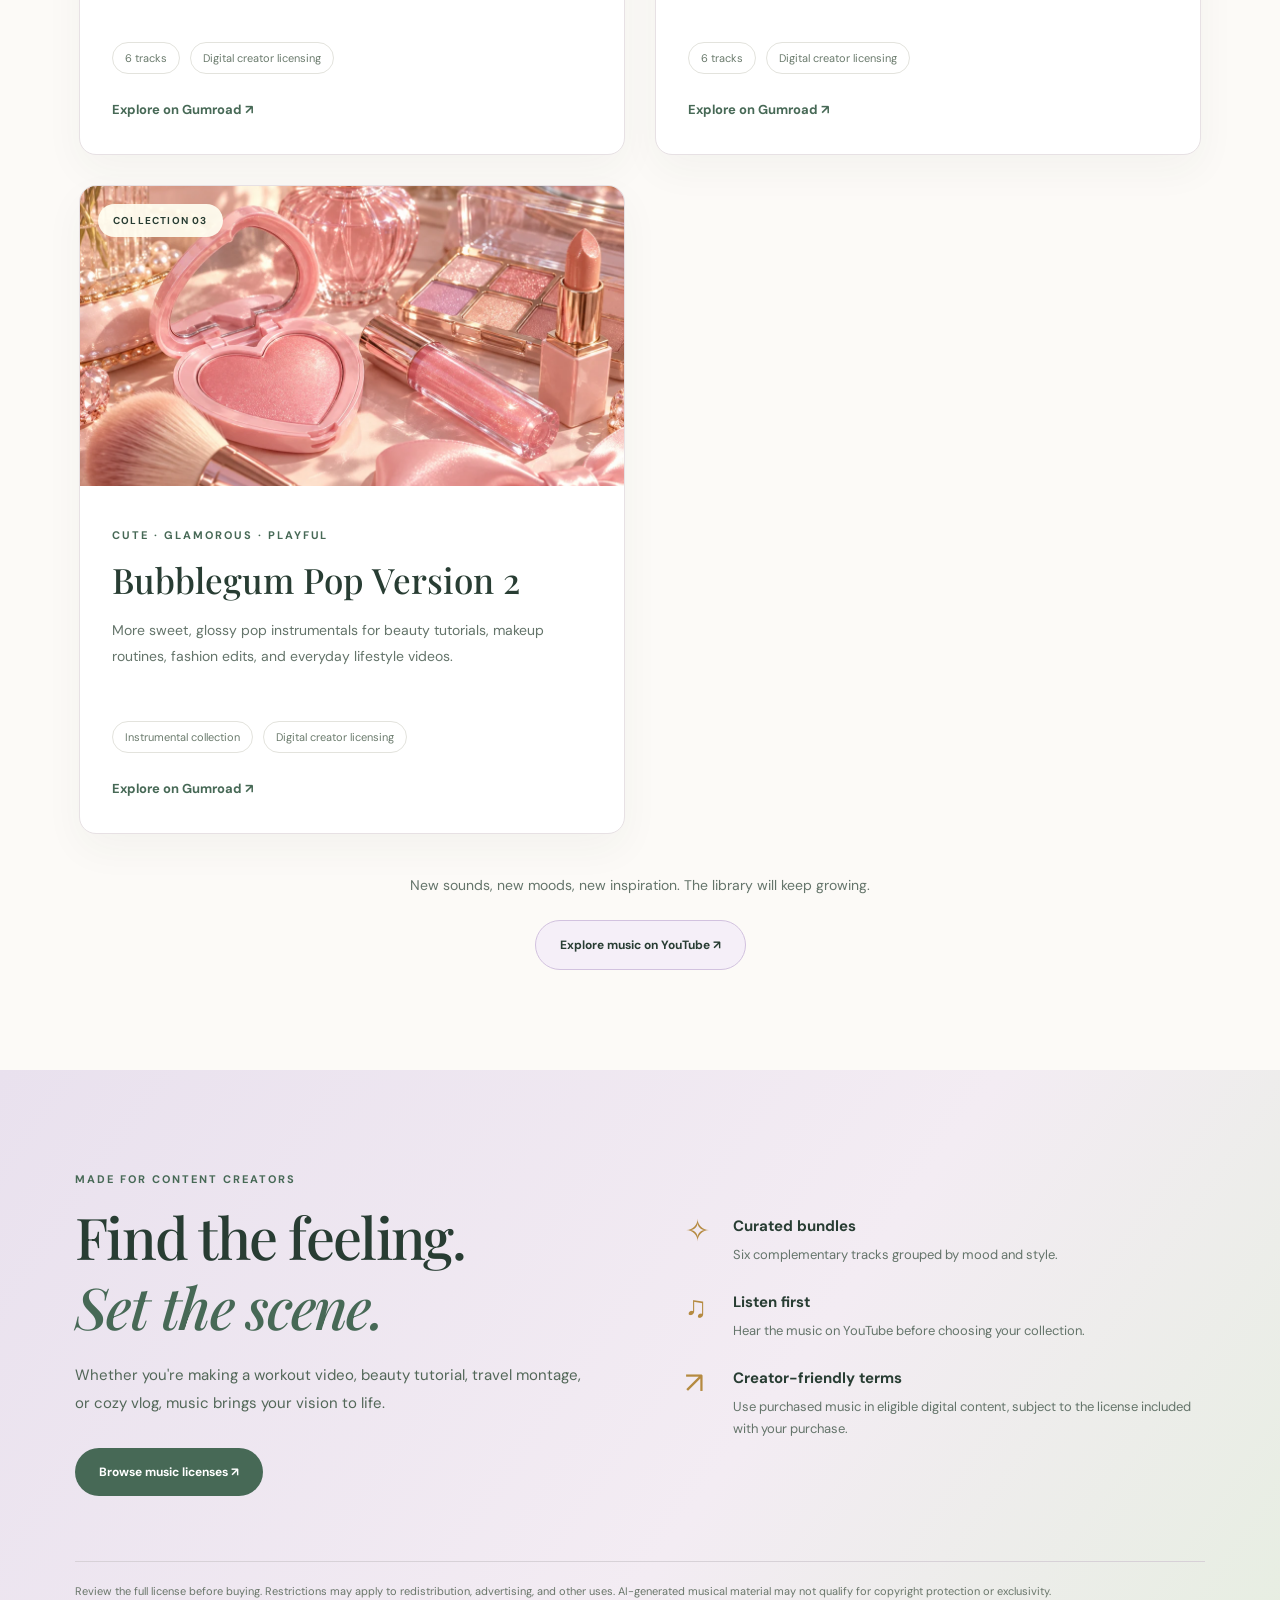
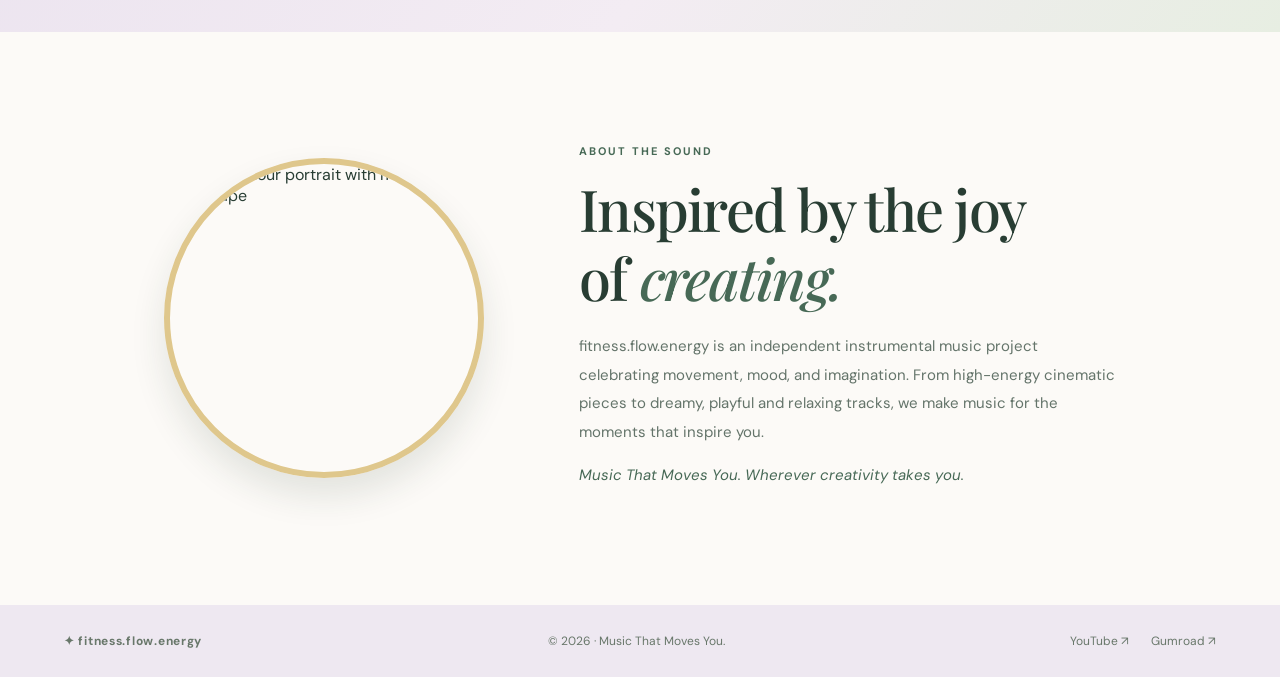
==== commit de59fb6a: "updated with new album" ====
--- a/index.html
+++ b/index.html
@@ -11,7 +11,7 @@
 <div class="cards">
 <article class="card"><div class="art"><img src="assets/covers/fire-of-persepolis.jpg" alt="Cinematic instrumental artwork"><span class="number">COLLECTION 01</span></div><div class="card-body"><p class="eyebrow">CINEMATIC · DRAMATIC · ENERGETIC</p><h3>Cinematic Energy</h3><p>Powerful rhythms and atmospheric instrumentals for movement, action, travel, and dramatic storytelling.</p><div class="tags"><span>6 tracks</span><span>Digital creator licensing</span></div><a class="card-link" href="https://flowfit7.gumroad.com/" target="_blank" rel="noopener noreferrer">Explore on Gumroad ↗</a></div></article>
 <article class="card"><div class="art pop-art"><div class="heart">♥</div><div class="pop-title">bubblegum<br>pop ✳</div><span class="number">COLLECTION 02</span></div><div class="card-body"><p class="eyebrow">PLAYFUL · BRIGHT · SWEET</p><h3>Bubblegum Pop</h3><p>Cute, upbeat instrumentals for beauty routines, fashion edits, day-in-the-life vlogs, and feel-good content.</p><div class="tags"><span>6 tracks</span><span>Digital creator licensing</span></div><a class="card-link" href="https://flowfit7.gumroad.com/" target="_blank" rel="noopener noreferrer">Explore on Gumroad ↗</a></div></article>
-</div><div class="after-cards"><p>New sounds, new moods, new inspiration. The library will keep growing.</p><a class="button pale" href="https://www.youtube.com/@fitness_flow_energy" target="_blank" rel="noopener noreferrer">Explore music on YouTube ↗</a></div></section>
+<article class="card"><div class="art"><img src="assets/covers/bubblegum-pop-v2.webp" alt="Pink vanity with sparkling makeup, perfume, blush, and rose-gold accents" loading="lazy"><span class="number">COLLECTION 03</span></div><div class="card-body"><p class="eyebrow">CUTE · GLAMOROUS · PLAYFUL</p><h3>Bubblegum Pop Version 2</h3><p>More sweet, glossy pop instrumentals for beauty tutorials, makeup routines, fashion edits, and everyday lifestyle videos.</p><div class="tags"><span>Instrumental collection</span><span>Digital creator licensing</span></div><a class="card-link" href="https://flowfit7.gumroad.com/" target="_blank" rel="noopener noreferrer">Explore on Gumroad ↗</a></div></article></div><div class="after-cards"><p>New sounds, new moods, new inspiration. The library will keep growing.</p><a class="button pale" href="https://www.youtube.com/@fitness_flow_energy" target="_blank" rel="noopener noreferrer">Explore music on YouTube ↗</a></div></section>
 <section class="licensing" id="licensing"><div class="license-layout"><div><p class="eyebrow">MADE FOR CONTENT CREATORS</p><h2>Find the feeling.<br><em>Set the scene.</em></h2><p>Whether you're making a workout video, beauty tutorial, travel montage, or cozy vlog, music brings your vision to life.</p><a class="button primary" href="https://flowfit7.gumroad.com/" target="_blank" rel="noopener noreferrer">Browse music licenses ↗</a></div><div class="benefits"><div><span>✧</span><h3>Curated bundles</h3><p>Six complementary tracks grouped by mood and style.</p></div><div><span>♫</span><h3>Listen first</h3><p>Hear the music on YouTube before choosing your collection.</p></div><div><span>↗</span><h3>Creator-friendly terms</h3><p>Use purchased music in eligible digital content, subject to the license included with your purchase.</p></div></div></div><p class="legal">Review the full license before buying. Restrictions may apply to redistribution, advertising, and other uses. AI-generated musical material may not qualify for copyright protection or exclusivity.</p></section>
 <section class="section about" id="about"><img src="assets/profile.webp" alt="Golden-hour portrait with mountain landscape"><div><p class="eyebrow">ABOUT THE SOUND</p><h2>Inspired by the joy<br>of <em>creating.</em></h2><p>fitness.flow.energy is an independent instrumental music project celebrating movement, mood, and imagination. From high-energy cinematic pieces to dreamy, playful and relaxing tracks, we make music for the moments that inspire you.</p><p class="tagline">Music That Moves You. Wherever creativity takes you.</p></div></section>
 </main><footer><a href="#home" class="brand">✦ fitness.flow.energy</a><span>© <span id="year"></span> · Music That Moves You.</span><div><a href="https://www.youtube.com/@fitness_flow_energy" target="_blank" rel="noopener noreferrer">YouTube ↗</a><a href="https://flowfit7.gumroad.com/" target="_blank" rel="noopener noreferrer">Gumroad ↗</a></div></footer><script src="script.js"></script></body></html>
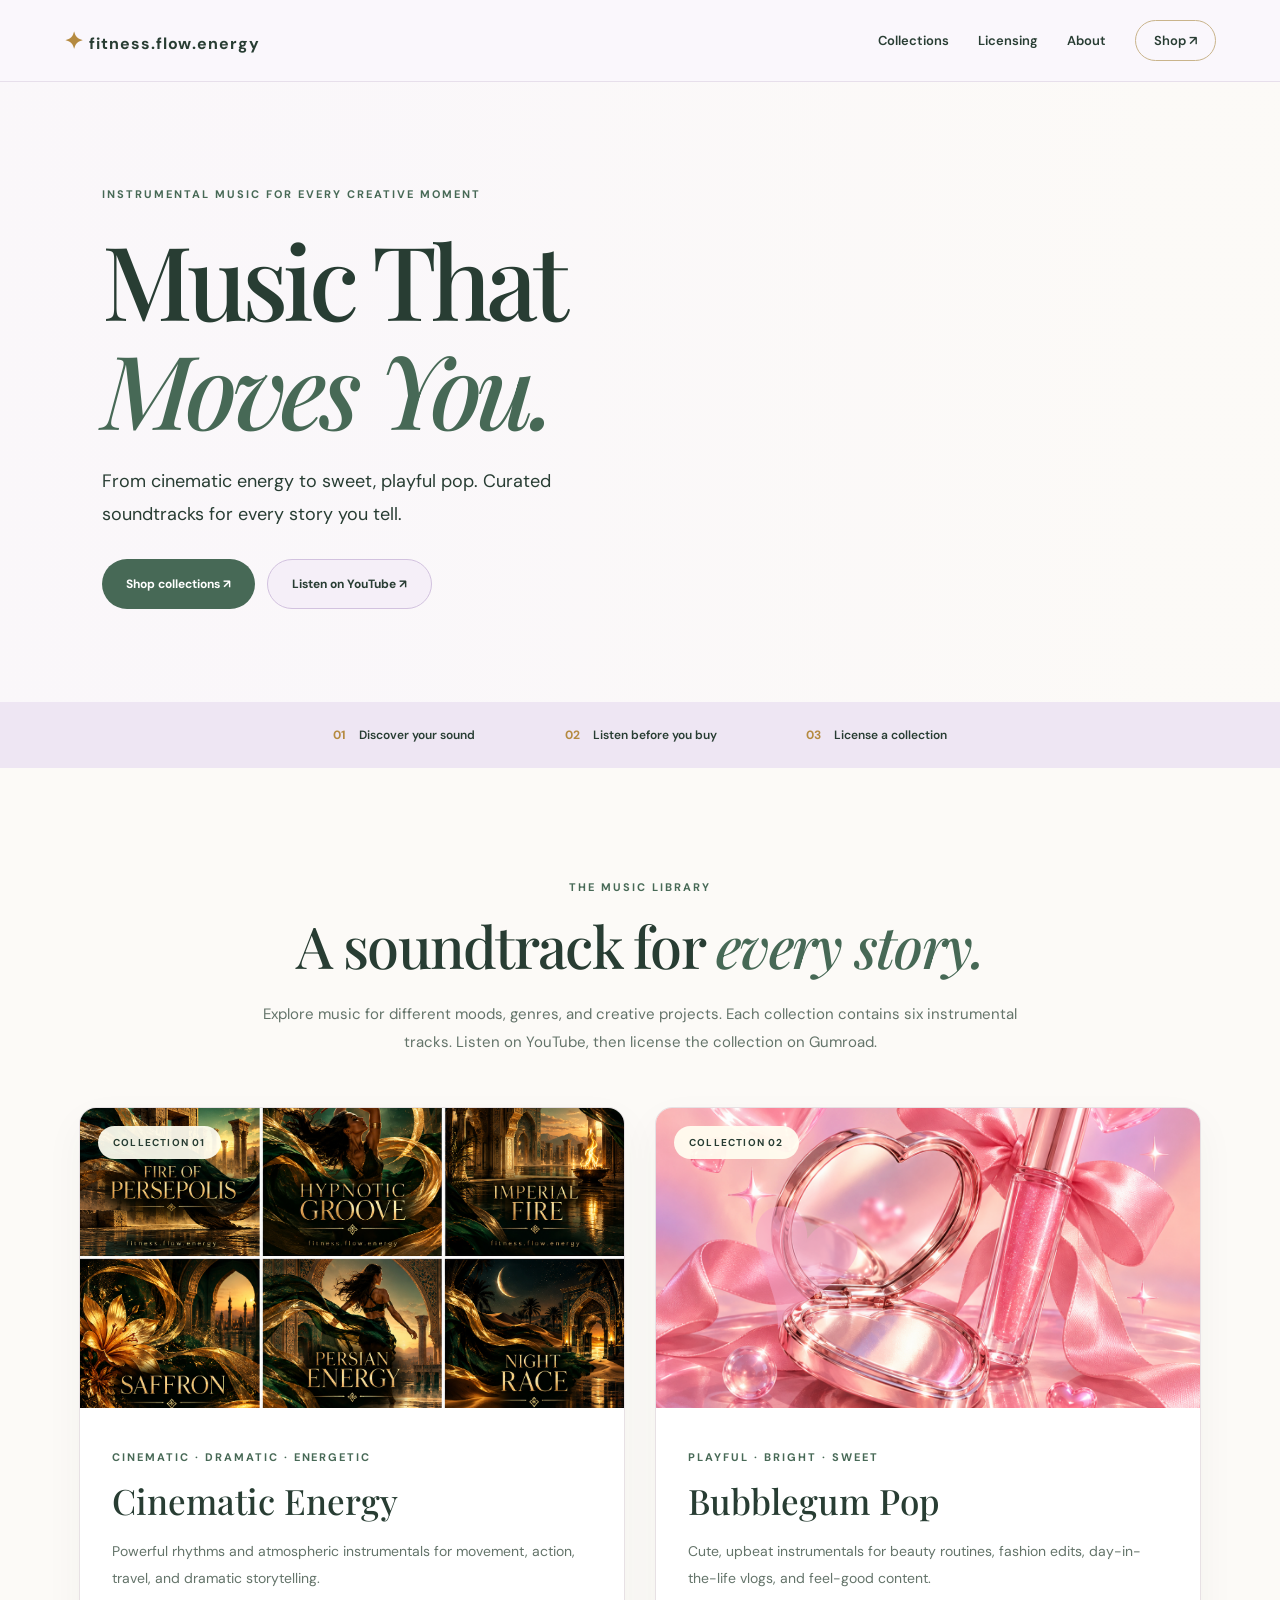
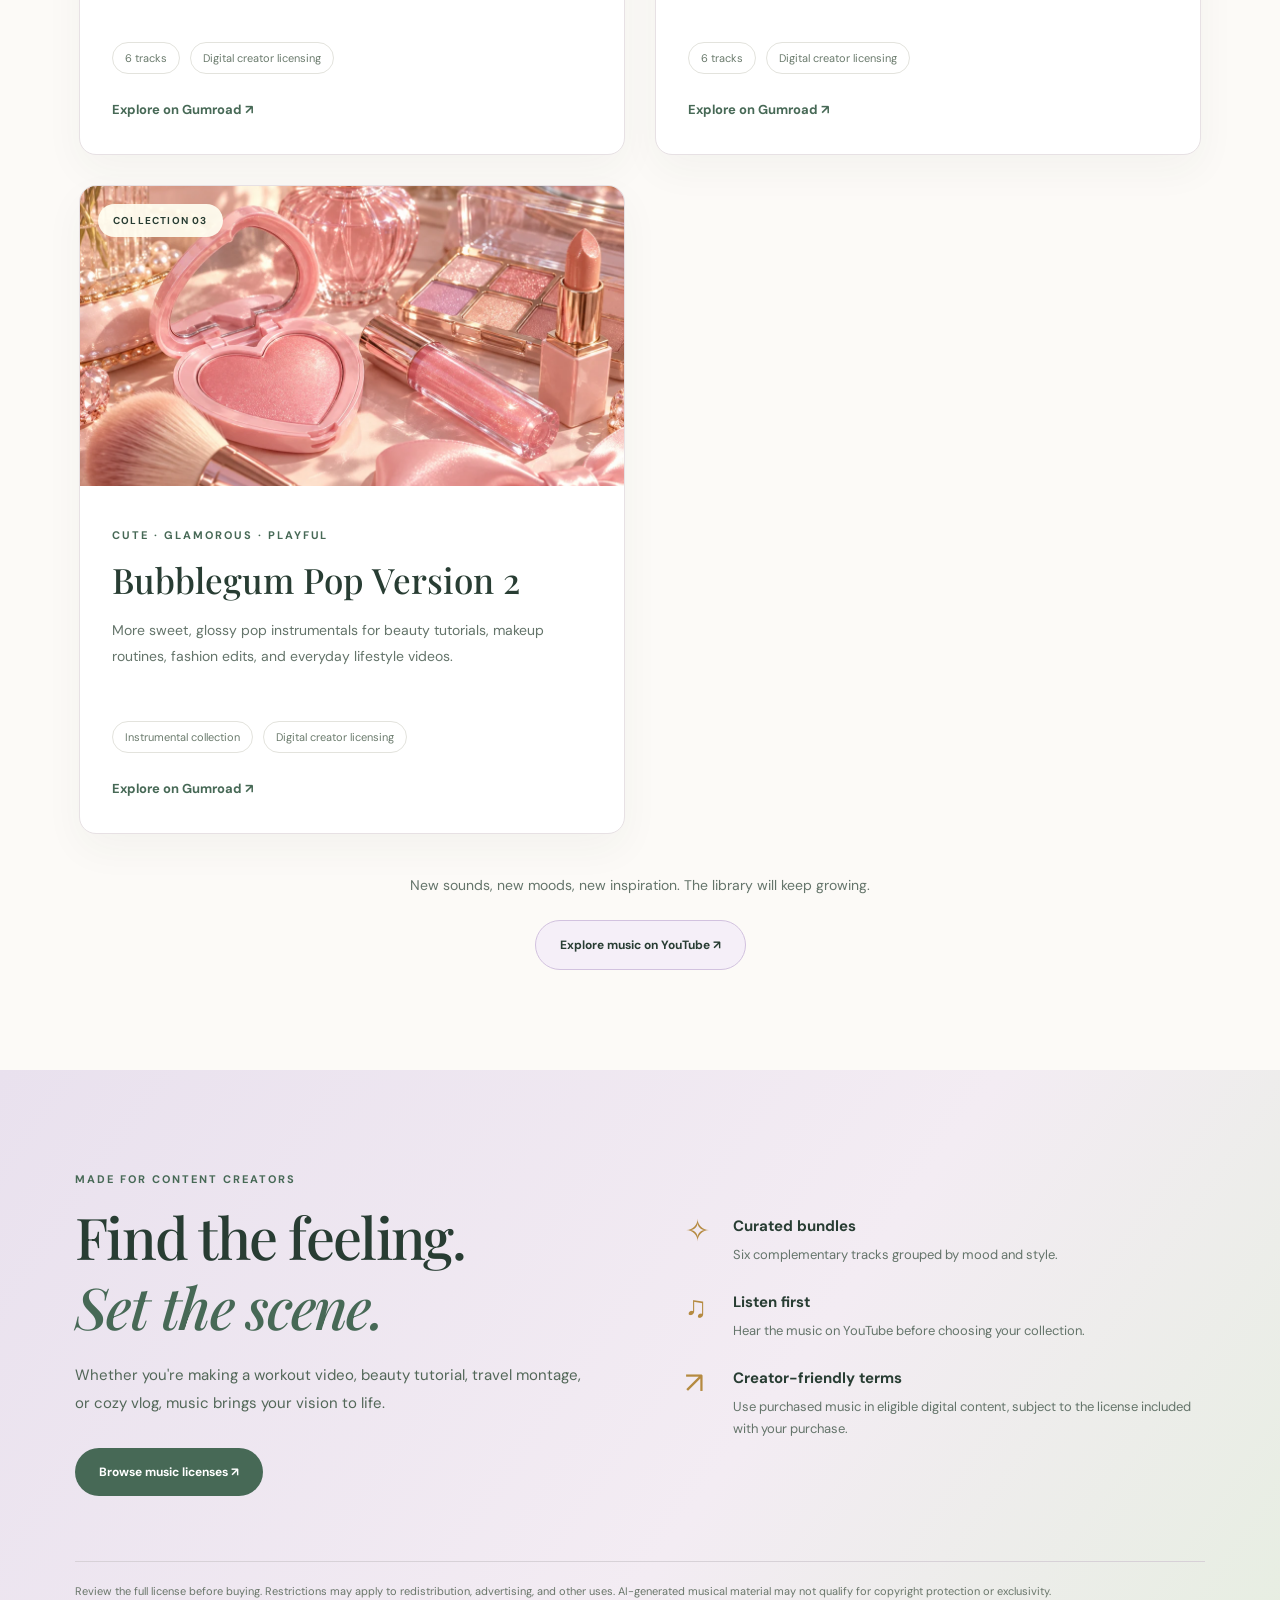
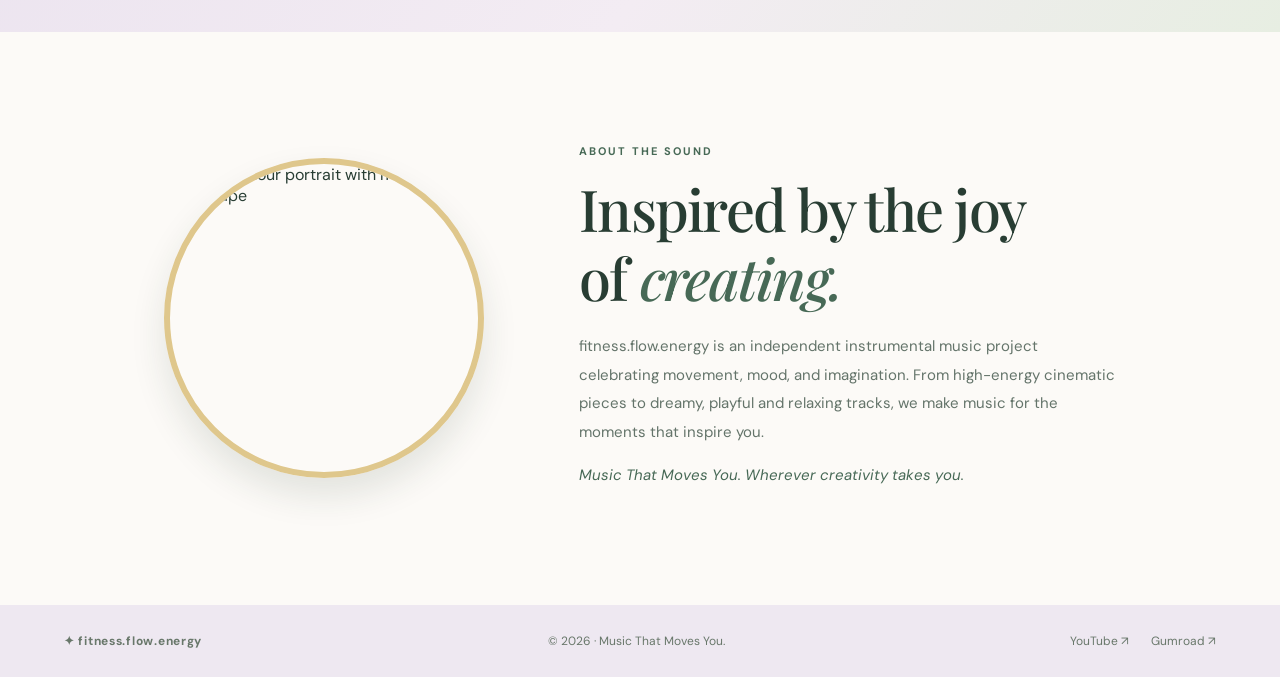
==== commit 5f3cb576: "Add new music collections to index.html" ====
--- a/index.html
+++ b/index.html
@@ -9,9 +9,9 @@
 <div class="steps"><span><b>01</b> Discover your sound</span><span><b>02</b> Listen before you buy</span><span><b>03</b> License a collection</span></div>
 <section class="section" id="collections"><div class="heading"><p class="eyebrow">THE MUSIC LIBRARY</p><h2>A soundtrack for <em>every story.</em></h2><p>Explore music for different moods, genres, and creative projects. Each collection contains six instrumental tracks. Listen on YouTube, then license the collection on Gumroad.</p></div>
 <div class="cards">
-<article class="card"><div class="art"><img src="assets/covers/fire-of-persepolis.jpg" alt="Cinematic instrumental artwork"><span class="number">COLLECTION 01</span></div><div class="card-body"><p class="eyebrow">CINEMATIC · DRAMATIC · ENERGETIC</p><h3>Cinematic Energy</h3><p>Powerful rhythms and atmospheric instrumentals for movement, action, travel, and dramatic storytelling.</p><div class="tags"><span>6 tracks</span><span>Digital creator licensing</span></div><a class="card-link" href="https://flowfit7.gumroad.com/" target="_blank" rel="noopener noreferrer">Explore on Gumroad ↗</a></div></article>
-<article class="card"><div class="art pop-art"><div class="heart">♥</div><div class="pop-title">bubblegum<br>pop ✳</div><span class="number">COLLECTION 02</span></div><div class="card-body"><p class="eyebrow">PLAYFUL · BRIGHT · SWEET</p><h3>Bubblegum Pop</h3><p>Cute, upbeat instrumentals for beauty routines, fashion edits, day-in-the-life vlogs, and feel-good content.</p><div class="tags"><span>6 tracks</span><span>Digital creator licensing</span></div><a class="card-link" href="https://flowfit7.gumroad.com/" target="_blank" rel="noopener noreferrer">Explore on Gumroad ↗</a></div></article>
+<article class="card"><div class="art"><img src="assets/covers/Emerald Persian Fitness Album Collection.png" alt="Cinematic instrumental artwork"><span class="number">COLLECTION 01</span></div><div class="card-body"><p class="eyebrow">CINEMATIC · DRAMATIC · ENERGETIC</p><h3>Cinematic Energy</h3><p>Powerful rhythms and atmospheric instrumentals for movement, action, travel, and dramatic storytelling.</p><div class="tags"><span>6 tracks</span><span>Digital creator licensing</span></div><a class="card-link" href="https://flowfit7.gumroad.com/" target="_blank" rel="noopener noreferrer">Explore on Gumroad ↗</a></div></article>
+<article class="card"><div class="art"><img src="assets/covers/Bubblegum pink beauty daydream.png" alt="Sparkly pink makeup artwork"><div class="heart">♥</div><div class="pop-title">bubblegum<br>girly pop ✳</div><span class="number">COLLECTION 02</span></div><div class="card-body"><p class="eyebrow">PLAYFUL · BRIGHT · SWEET</p><h3>Bubblegum Pop</h3><p>Cute, upbeat instrumentals for beauty routines, fashion edits, day-in-the-life vlogs, and feel-good content.</p><div class="tags"><span>6 tracks</span><span>Digital creator licensing</span></div><a class="card-link" href="https://flowfit7.gumroad.com/" target="_blank" rel="noopener noreferrer">Explore on Gumroad ↗</a></div></article>
 <article class="card"><div class="art"><img src="assets/covers/bubblegum-pop-v2.webp" alt="Pink vanity with sparkling makeup, perfume, blush, and rose-gold accents" loading="lazy"><span class="number">COLLECTION 03</span></div><div class="card-body"><p class="eyebrow">CUTE · GLAMOROUS · PLAYFUL</p><h3>Bubblegum Pop Version 2</h3><p>More sweet, glossy pop instrumentals for beauty tutorials, makeup routines, fashion edits, and everyday lifestyle videos.</p><div class="tags"><span>Instrumental collection</span><span>Digital creator licensing</span></div><a class="card-link" href="https://flowfit7.gumroad.com/" target="_blank" rel="noopener noreferrer">Explore on Gumroad ↗</a></div></article></div><div class="after-cards"><p>New sounds, new moods, new inspiration. The library will keep growing.</p><a class="button pale" href="https://www.youtube.com/@fitness_flow_energy" target="_blank" rel="noopener noreferrer">Explore music on YouTube ↗</a></div></section>
 <section class="licensing" id="licensing"><div class="license-layout"><div><p class="eyebrow">MADE FOR CONTENT CREATORS</p><h2>Find the feeling.<br><em>Set the scene.</em></h2><p>Whether you're making a workout video, beauty tutorial, travel montage, or cozy vlog, music brings your vision to life.</p><a class="button primary" href="https://flowfit7.gumroad.com/" target="_blank" rel="noopener noreferrer">Browse music licenses ↗</a></div><div class="benefits"><div><span>✧</span><h3>Curated bundles</h3><p>Six complementary tracks grouped by mood and style.</p></div><div><span>♫</span><h3>Listen first</h3><p>Hear the music on YouTube before choosing your collection.</p></div><div><span>↗</span><h3>Creator-friendly terms</h3><p>Use purchased music in eligible digital content, subject to the license included with your purchase.</p></div></div></div><p class="legal">Review the full license before buying. Restrictions may apply to redistribution, advertising, and other uses. AI-generated musical material may not qualify for copyright protection or exclusivity.</p></section>
 <section class="section about" id="about"><img src="assets/profile.webp" alt="Golden-hour portrait with mountain landscape"><div><p class="eyebrow">ABOUT THE SOUND</p><h2>Inspired by the joy<br>of <em>creating.</em></h2><p>fitness.flow.energy is an independent instrumental music project celebrating movement, mood, and imagination. From high-energy cinematic pieces to dreamy, playful and relaxing tracks, we make music for the moments that inspire you.</p><p class="tagline">Music That Moves You. Wherever creativity takes you.</p></div></section>
-</main><footer><a href="#home" class="brand">✦ fitness.flow.energy</a><span>© <span id="year"></span> · Music That Moves You.</span><div><a href="https://www.youtube.com/@fitness_flow_energy" target="_blank" rel="noopener noreferrer">YouTube ↗</a><a href="https://flowfit7.gumroad.com/" target="_blank" rel="noopener noreferrer">Gumroad ↗</a></div></footer><script src="script.js"></script></body></html>+</main><footer><a href="#home" class="brand">✦ fitness.flow.energy</a><span>© <span id="year"></span> · Music That Moves You.</span><div><a href="https://www.youtube.com/@fitness_flow_energy" target="_blank" rel="noopener noreferrer">YouTube ↗</a><a href="https://flowfit7.gumroad.com/" target="_blank" rel="noopener noreferrer">Gumroad ↗</a></div></footer><script src="script.js"></script></body></html>
